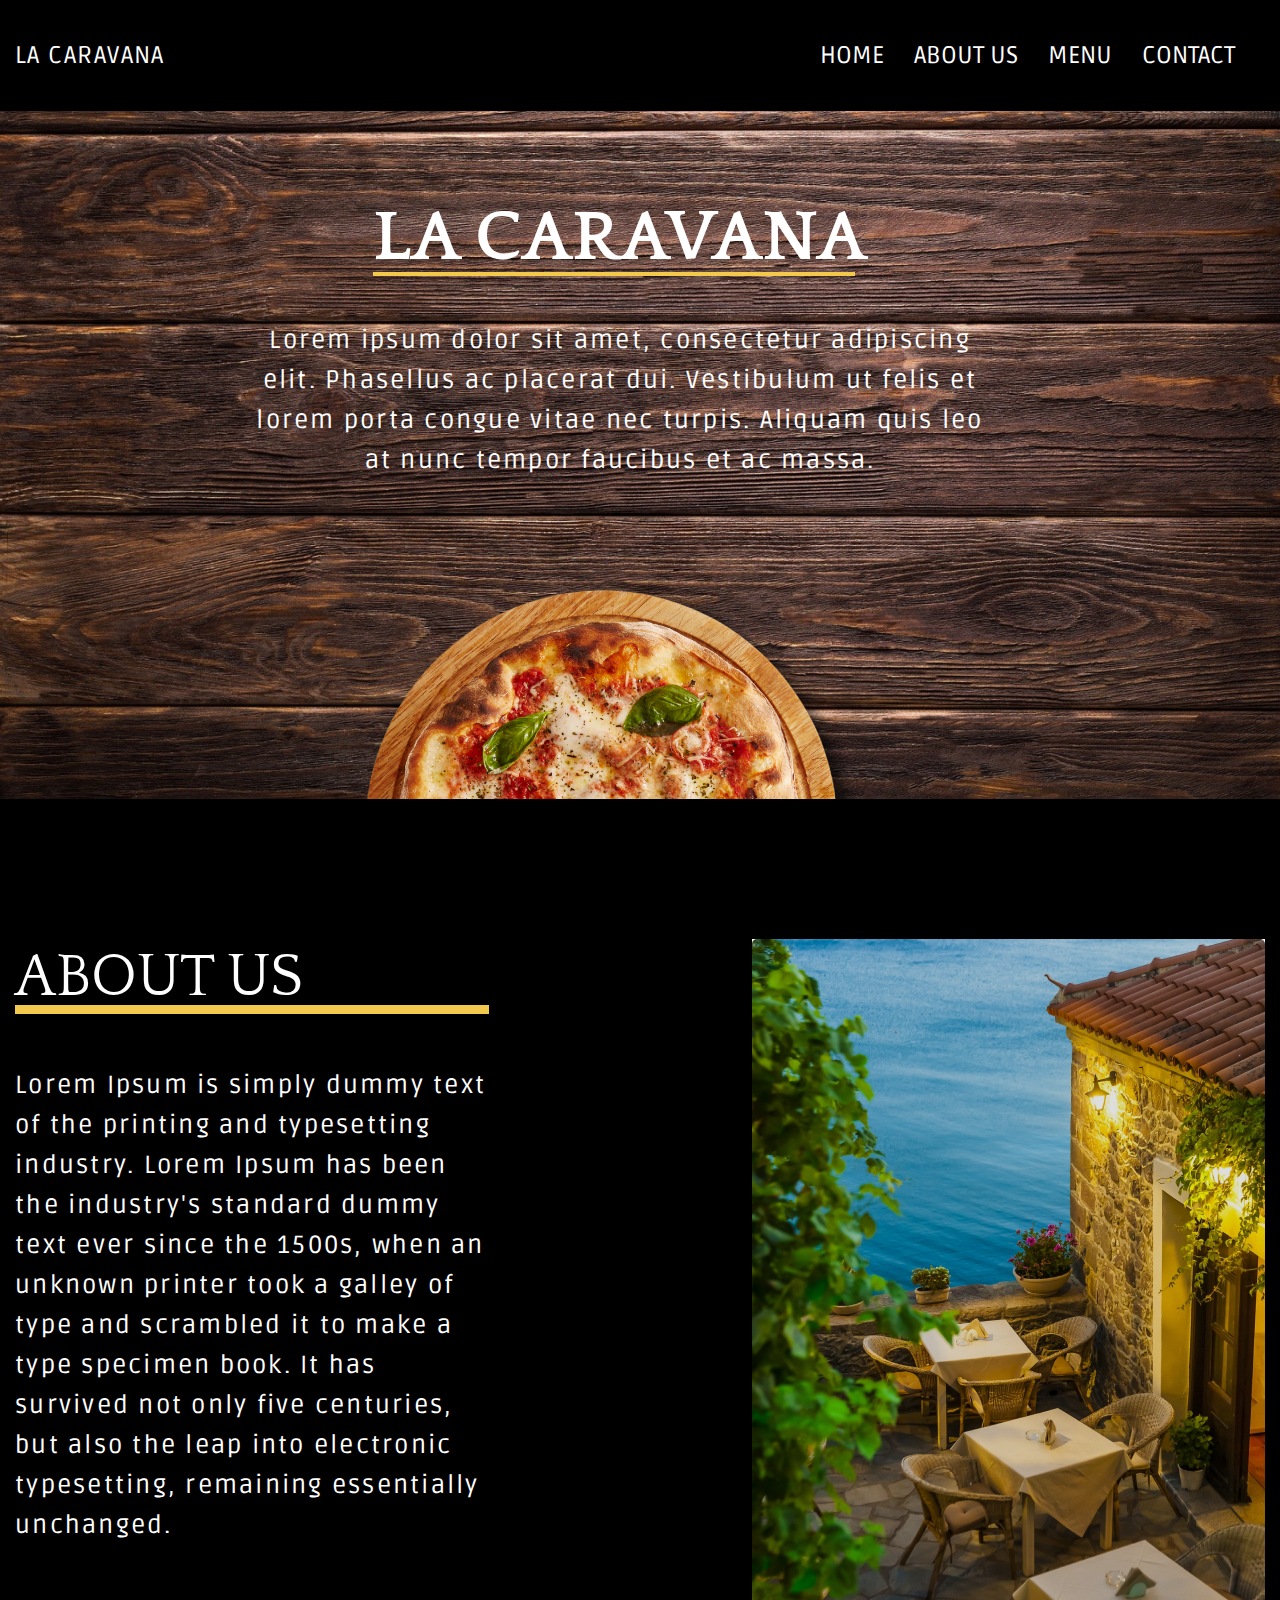
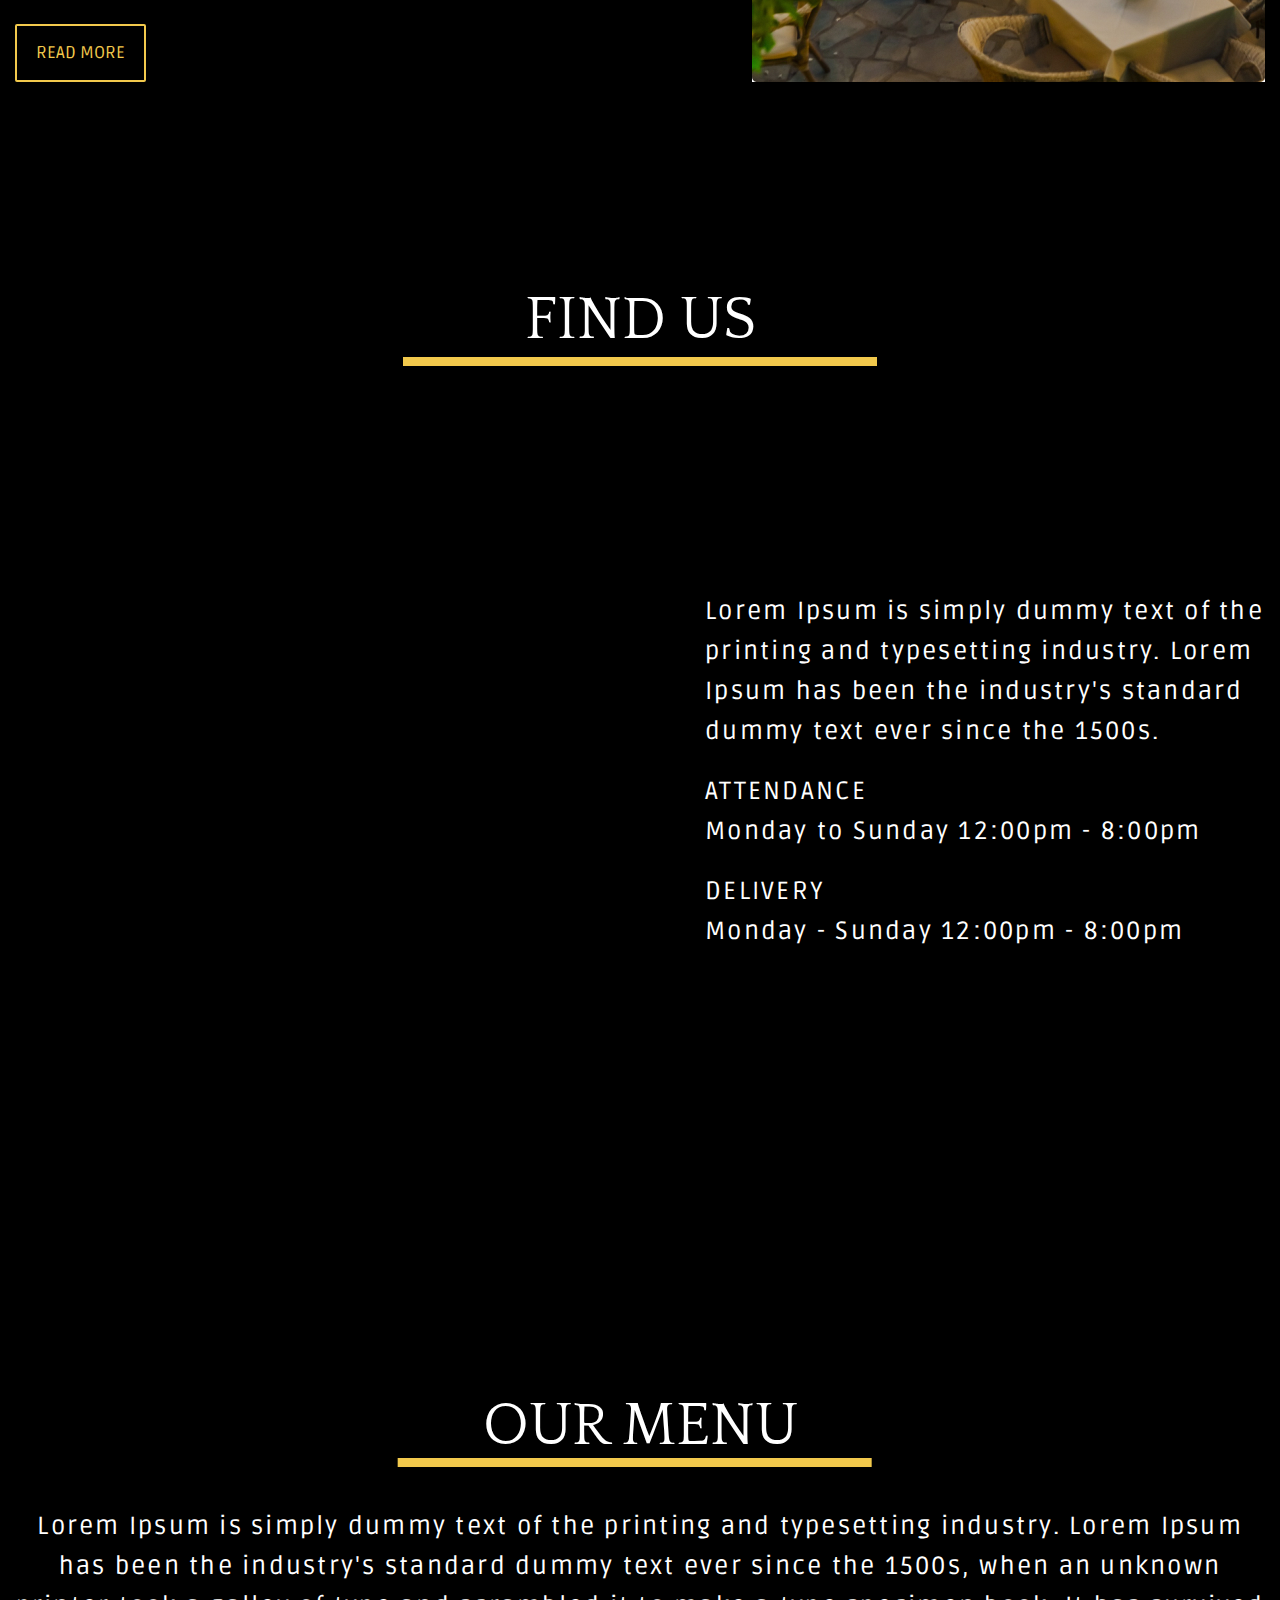
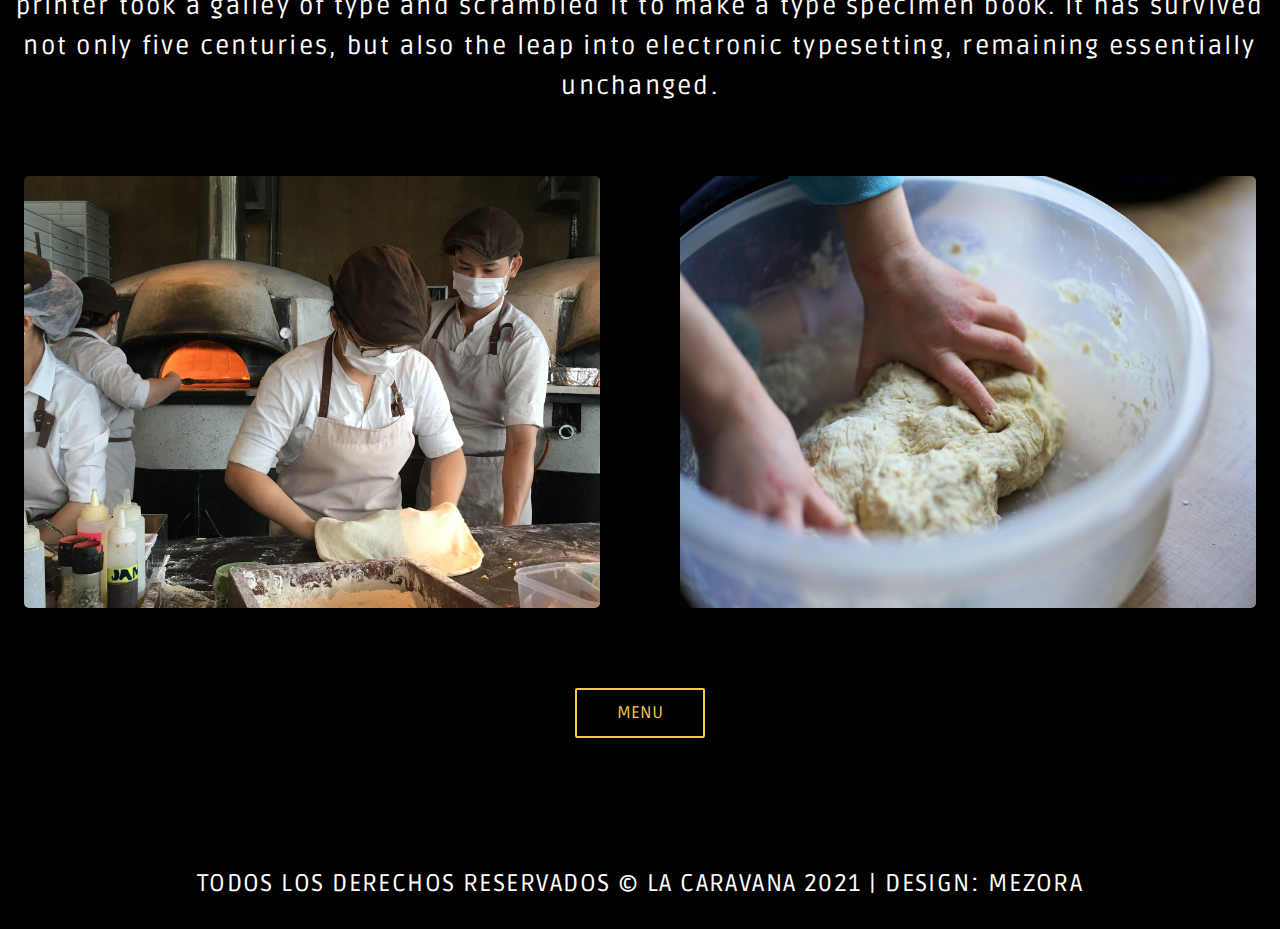
==== index.html @ 908ca451 "create: section Our-menu" ====
<!DOCTYPE html>
<html lang="en">
	<head>
		<meta charset="UTF-8" />
		<meta http-equiv="X-UA-Compatible" content="IE=edge" />
		<meta name="viewport" content="width=device-width, initial-scale=1.0" />
		<link rel="stylesheet" href="css/reset.css" />
		<link rel="stylesheet" href="css/fonts.css" />
		<link rel="stylesheet" href="css/style.css" />
		<link rel="icon" href="/favicon.ico" />
		<title>Pizza Store</title>
	</head>
	<body>
		<div class="wrapper">
			<header class="header">
				<div class="header__container">
					<div class="header-menu">
						<div class="header-logo">
							<a href="#" class="header-logo__link">LA CARAVANA</a>
						</div>
						<!-- /.header-logo -->
						<div class="header-list">
							<ul>
								<li><a href="#">HOME</a></li>
								<li><a href="#">ABOUT US</a></li>
								<li><a href="#">MENU</a></li>
								<li><a href="#">CONTACT</a></li>
							</ul>
						</div>
						<!-- /.header-list -->
					</div>
					<!-- /.header-menu -->
				</div>
				<!-- /.header__container -->
			</header>
			<main class="page">
				<section class="caravana">
					<div class="caravana__container">
						<div class="caravana-block">
							<h1 class="caravana__title">LA CARAVANA</h1>
							<div class="caravana__text">
								Lorem ipsum dolor sit amet, consectetur adipiscing elit.
								Phasellus ac placerat dui. Vestibulum ut felis et lorem
								porta congue vitae nec turpis. Aliquam quis leo at nunc
								tempor faucibus et ac massa.
							</div>
							<!-- /.caravana__text -->
							<div class="caravana__image">
								<img
									class="caravana__pizza"
									src="img/pizza-1.png"
									alt="pizza"
									/>
							</div>
							<!-- /.caravana__image -->
						</div>
						<!-- /.caravama-block -->
					</div>
					<!-- /.main__container -->
				</section>
				<section class="about-us">
					<div class="about-us__container">
						<div class="block-content">
							<div class="block-content__wrapper">
								<h2 class="block__title">ABOUT US</h2>
								<!-- /.about-us__title -->
								<div class="about-us__text">
									Lorem Ipsum is simply dummy text of the printing and
									typesetting industry. Lorem Ipsum has been the
									industry's standard dummy text ever since the 1500s,
									when an unknown printer took a galley of type and
									scrambled it to make a type specimen book. It has
									survived not only five centuries, but also the leap
									into electronic typesetting, remaining essentially
									unchanged.
								</div>
								<a href="#" class="about-us__button">READ MORE</a>
							</div>
							<!-- /.block-content__item -->
							<div class="block-content__image">
								<img src="img/restaurant-1.jpg" alt="restaurant" />
							</div>
							<!-- /.block-content__image -->
						</div>
						<!-- /.block-content -->
					</div>
					<!-- /.about-us__container -->
				</section>
				<section class="find-us">
					<div class="find-us__container">
						<h2 class="find-us__name">FIND US</h2>
						<!-- /.find-us__name -->
						<div class="find-us-block">
							<div class="find-us-block__map">
								<iframe
									src="https://www.google.com/maps/embed?pb=!1m18!1m12!1m3!1d7021.993277343755!2d-0.13858924450320328!3d51.51964545671656!2m3!1f0!2f0!3f0!3m2!1i1024!2i768!4f13.1!3m3!1m2!1s0x48761b298c9837b7%3A0x8d5d25a6944f1568!2sSanta%20Maria%20Pizzeria%20Fitzrovia!5e0!3m2!1sru!2sua!4v1666718129488!5m2!1sru!2sua"
									style="border: 0"
									allowfullscreen=""
									loading="lazy"
									referrerpolicy="no-referrer-when-downgrade">
								</iframe>
							</div>
							<!-- /.find-us-block__map -->
							<div class="find-us-block__info info">
								<div class="info__text">
									Lorem Ipsum is simply dummy text of the printing and
									typesetting industry. Lorem Ipsum has been the
									industry's standard dummy text ever since the 1500s.
								</div>
								<!-- /.info__text -->
								<div class="info__attendance">
									<span>ATTENDANCE</span>
									Monday to Sunday 12:00pm - 8:00pm</div>
								<!-- /.info__attendance -->
								<div class="info__delivery">
									<span>DELIVERY</span>
									Monday - Sunday 12:00pm - 8:00pm
								</div>
								<!-- /.info__delivery -->
							</div>
							<!-- /.find-us-block__info -->
						</div>
						<!-- /.find-us-block -->
					</div>
					<!-- /.find-us__container -->
				</section>
				<section class="our-menu">
					<div class="our-menu__container">
						<div class="block-our-menu">
							<h2 class="block-our-menu__title">OUR MENU</h2>
							<p class="block-our-menu__text">
								Lorem Ipsum is simply dummy text of the printing and typesetting industry. Lorem Ipsum has been the industry's standard dummy text ever since the 1500s, when an unknown printer took a galley
								of
								type and scrambled it to make a type specimen book. It has survived not only five centuries, but also the leap into electronic typesetting, remaining essentially unchanged.
							</p>
							<div class="our-menu-images">
								<div class="our-menu-images__img">
									<img src="img/our-menu-1.jpeg" alt="">
								</div>
								<div class="our-menu-images__img">
									<img src="img/our-menu-2.jpeg" alt="">
								</div>
							</div>
							<!-- /.block-our-menu__images -->
							<a href="#" class="block-our-menu__button">MENU</a>
						</div>
					</div>
					<!-- /.our-menu__container -->
				</section>
			</main>
			<footer class="footer">
				<div class="footer__title">
					TODOS LOS DERECHOS RESERVADOS &#169; LA CARAVANA 2021 | DESIGN:
					MEZORA
				</div>
			</footer>
		</div>
		<!-- /.wrapper -->
	</body>
</html>
---- css/fonts.css ----
/* Font Quattrocento 400, 700 */
@import url('https://fonts.googleapis.com/css2?family=Quattrocento:wght@400;700&display=swap');

/* Font Ruda 400, 700 */
@import url('https://fonts.googleapis.com/css2?family=Ruda:wght@400;700&display=swap');
---- css/style.css ----
body {
	background: #000000;
	font-family: 'Ruda';
	color: #ffffff;
	font-style: normal;
	font-weight: 400;
	line-height: 1.3;
}
.wrapper {
	overflow: hidden;
	min-height: 100%;
	position: relative;
	display: flex;
	flex-direction: column;
}
.wrapper > main {
	flex-grow: 1;
}
[class*='__container'] {
	max-width: 1250px;
	margin: 0 auto;
}
/*? Style header */
.header {
	font-size: 24px;
	line-height: 1.3;
	padding: 40px 0 40px 0;
	position: fixed;
	width: 100%;
	left: 0;
	right: 0;
	z-index: 100;
	background: #000000;
}
.header-menu {
	display: flex;
	justify-content: space-between;
}
.header-logo__link {
	letter-spacing: 0.06em;
	cursor: pointer;
	text-transform: uppercase;
}
.header-list ul {
	text-transform: uppercase;
	display: flex;
	justify-content: space-between;
	flex-wrap: wrap;
}
.header-list ul li {
	margin-right: 30px;
	cursor: pointer;
}
.header-list ul li:hover {
	color: rgba(166, 166, 166, 0.6);
}

/*? Style main block */
.caravana {
	background: url('../img/background.jpg');
	background-size: cover;
	padding: 192px 250px 0 210px;
}
.caravana-block {
	display: flex;
	flex-direction: column;
	align-items: center;
}
.caravana__title {
	position: relative;
	font-family: 'Quattrocento';
	font-weight: 700;
	font-size: 72px;
	line-height: 1.3;
	text-transform: uppercase;
	margin-bottom: 34px;
}
.caravana__title::before {
	content: '';
	position: absolute;
	background: #f2c94c;
	box-shadow: 3px 6px 18px rgba(0, 0, 0, 0.25);
	top: 80px;
	width: 482px;
	height: 4px;
}
.caravana__text {
	text-align: center;
	margin-bottom: 64px;
}
.caravana__text {
	max-width: 745px;
	font-size: 25px;
	line-height: 40px;
	letter-spacing: 0.09em;
}
.line__block {
	margin-bottom: 20px;
}

.caravana__image img {
	max-width: 100%;
}

/* ? Style About US */
.about-us {
	padding: 140px 0;
}
.block-content {
	display: flex;
	justify-content: space-between;
	gap: 263px;
}
.block-content__wrapper {
	position: relative;
	display: flex;
	flex-direction: column;
	align-items: flex-start;
}
.block-content__wrapper::before {
	content: '';
	position: absolute;
	width: 100%;
	height: 9px;
	top: 66px;
	background: #f2c94c;
}
.block__title {
	font-family: 'Quattrocento';
	font-weight: 400;
	font-size: 60px;
	line-height: 1.3;
	margin-bottom: 48px;
}

.about-us__text {
	flex-grow: 1;
	font-size: 25px;
	line-height: 1.6;
	letter-spacing: 0.09em;
	margin-bottom: 15px;
}
.about-us__button {
	font-size: 17px;
	line-height: 1.3;
	color: #f2c94c;
	border: 2px solid #f2c94c;
	border-radius: 2px;
	padding: 16px 19px;
}
.about-us__button:hover {
	color: rgba(255, 191, 0, 0.8);
	border: 2px solid rgba(255, 191, 0, 0.7);
	transition: all 0.3s;
}
.block-content__image {
	max-width: 100%;
}

/* ? Style Find US */
.find-us {
	padding: 60px 0 230px 0;
}
.find-us__name {
	font-family: 'Quattrocento';
	font-size: 60px;
	position: relative;
	display: flex;
	justify-content: center;
	margin-bottom: 125px;
}
.find-us__name::before {
	content: '';
	position: absolute;
	width: 474px;
	height: 9px;
	top: 75px;
	background: #f2c94c;
}
.find-us-block {
	display: flex;
	-moz-column-gap: 87px;
	column-gap: 87px;
	align-items: center;
}
.find-us-block__map iframe {
	width: 603px;
	height: 567px;
	border-radius: 5px;
}
.find-us-block__map {
	border-radius: 5px;
}
.find-us-block__info {
	display: flex;
	flex-direction: column;
	gap: 20px;
}
.info {
	font-size: 25px;
	line-height: 1.6;
	letter-spacing: 0.09em;
}
.info__attendance span {
	display: block;
}
.info__delivery span {
	display: block;
}

/* ? Style Our menu */
.our-menu {
	padding: 100px 0;
}
.block-our-menu {
	display: flex;
	align-items: center;
	flex-direction: column;
}
.block-our-menu__title {
	font-family: 'Quattrocento';
	font-size: 60px;
	position: relative;
	margin-bottom: 40px;
}
.block-our-menu__title::before {
	content: '';
	position: absolute;
	width: 474px;
	height: 9px;
	transform: translate(-18%, 70px);
	background: #f2c94c;
}
.block-our-menu__text {
	font-size: 25px;
	line-height: 1.6;
	text-align: center;
	letter-spacing: 0.09em;
	margin-bottom: 70px;
}
.our-menu-images {
	display: flex;
	justify-content: space-between;
	gap: 80px;
	flex-wrap: wrap;
	margin-bottom: 80px;
}
.our-menu-images__img {
	flex: 0 1 576px;
	border-radius: 5px;
	overflow: hidden;
}
.our-menu-images__img img {
	max-width: 100%;
	height: 100%;
}
.block-our-menu__button {
	font-size: 17px;
	line-height: 1.3;
	color: #f2c94c;
	border: 2px solid #f2c94c;
	border-radius: 2px;
	padding: 12px 40px;
}
.block-our-menu__button:hover {
	color: rgba(255, 191, 0, 0.8);
	border: 2px solid rgba(255, 191, 0, 0.7);
	transition: all 0.3s;
}
/* ? Style Footer */
.footer {
	padding: 30px;
}
.footer__title {
	text-transform: uppercase;
	text-align: center;
	font-size: 24px;
	letter-spacing: 0.06em;
}
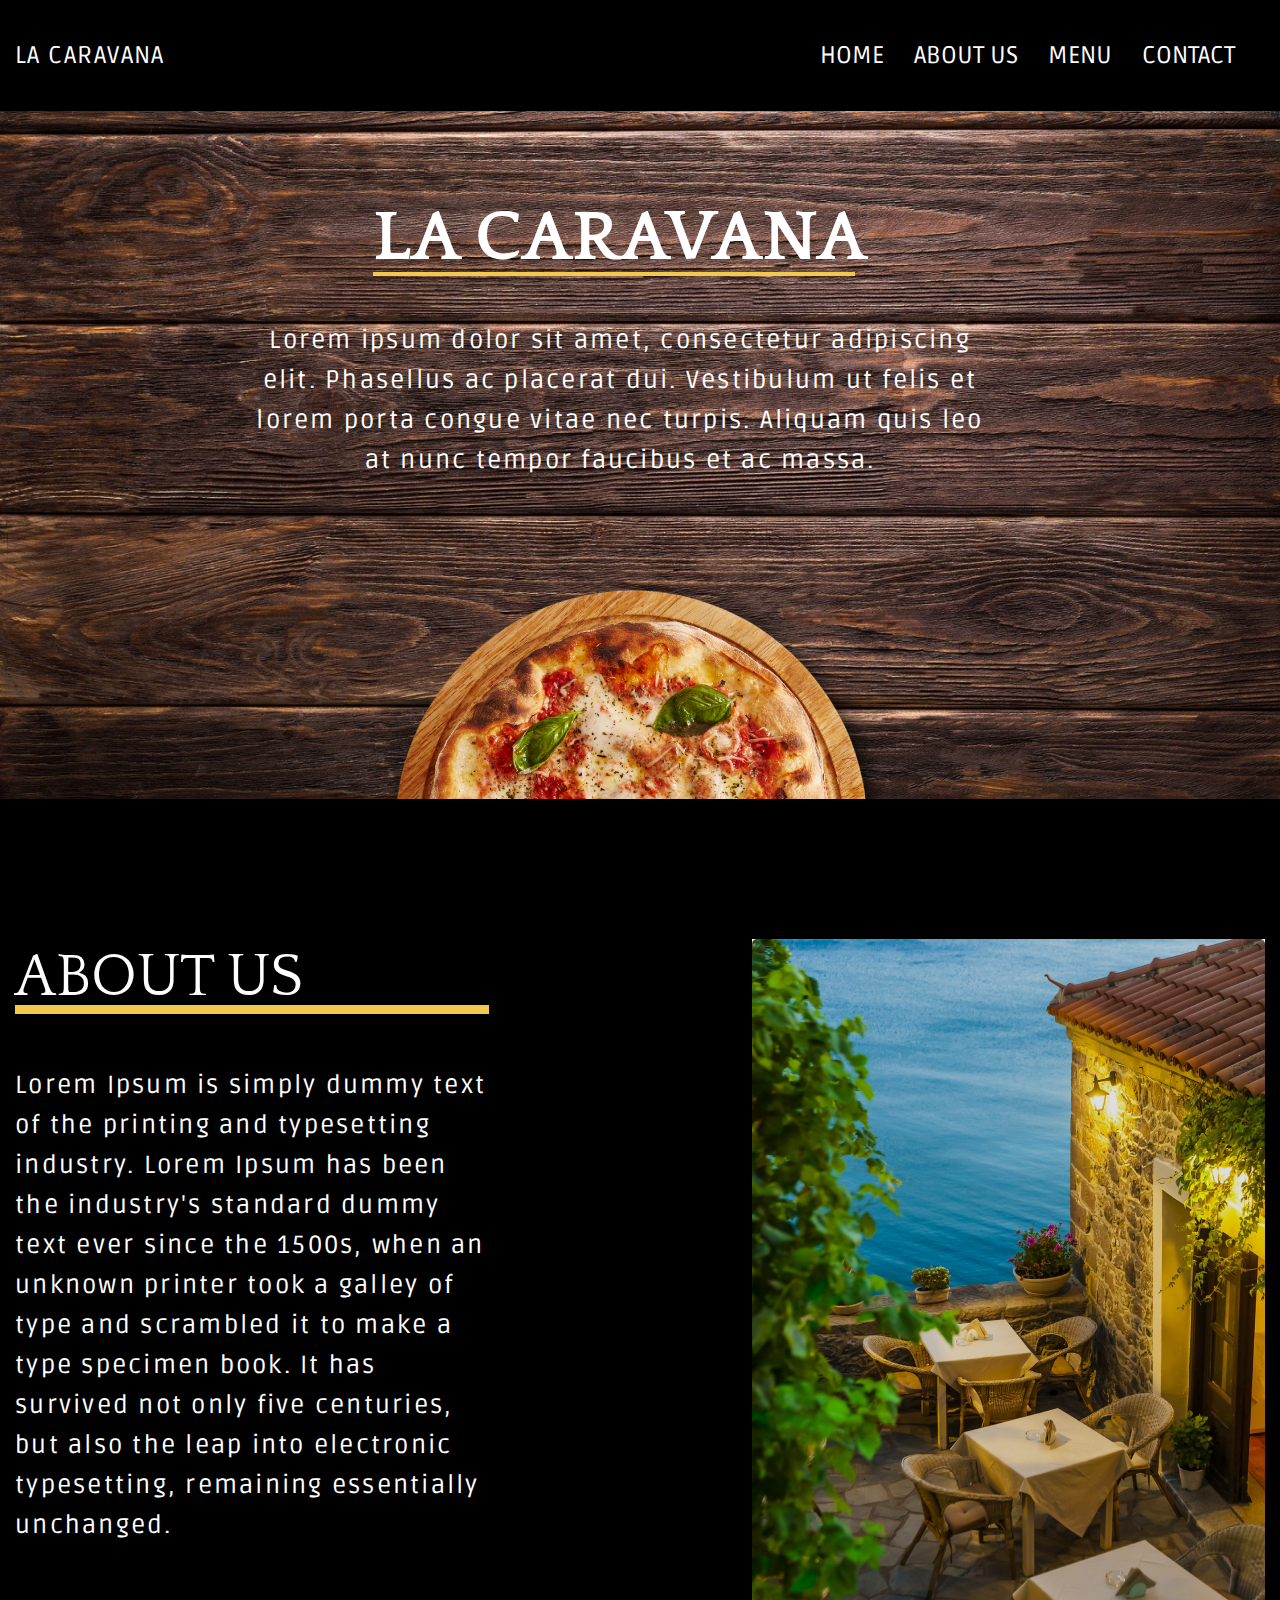
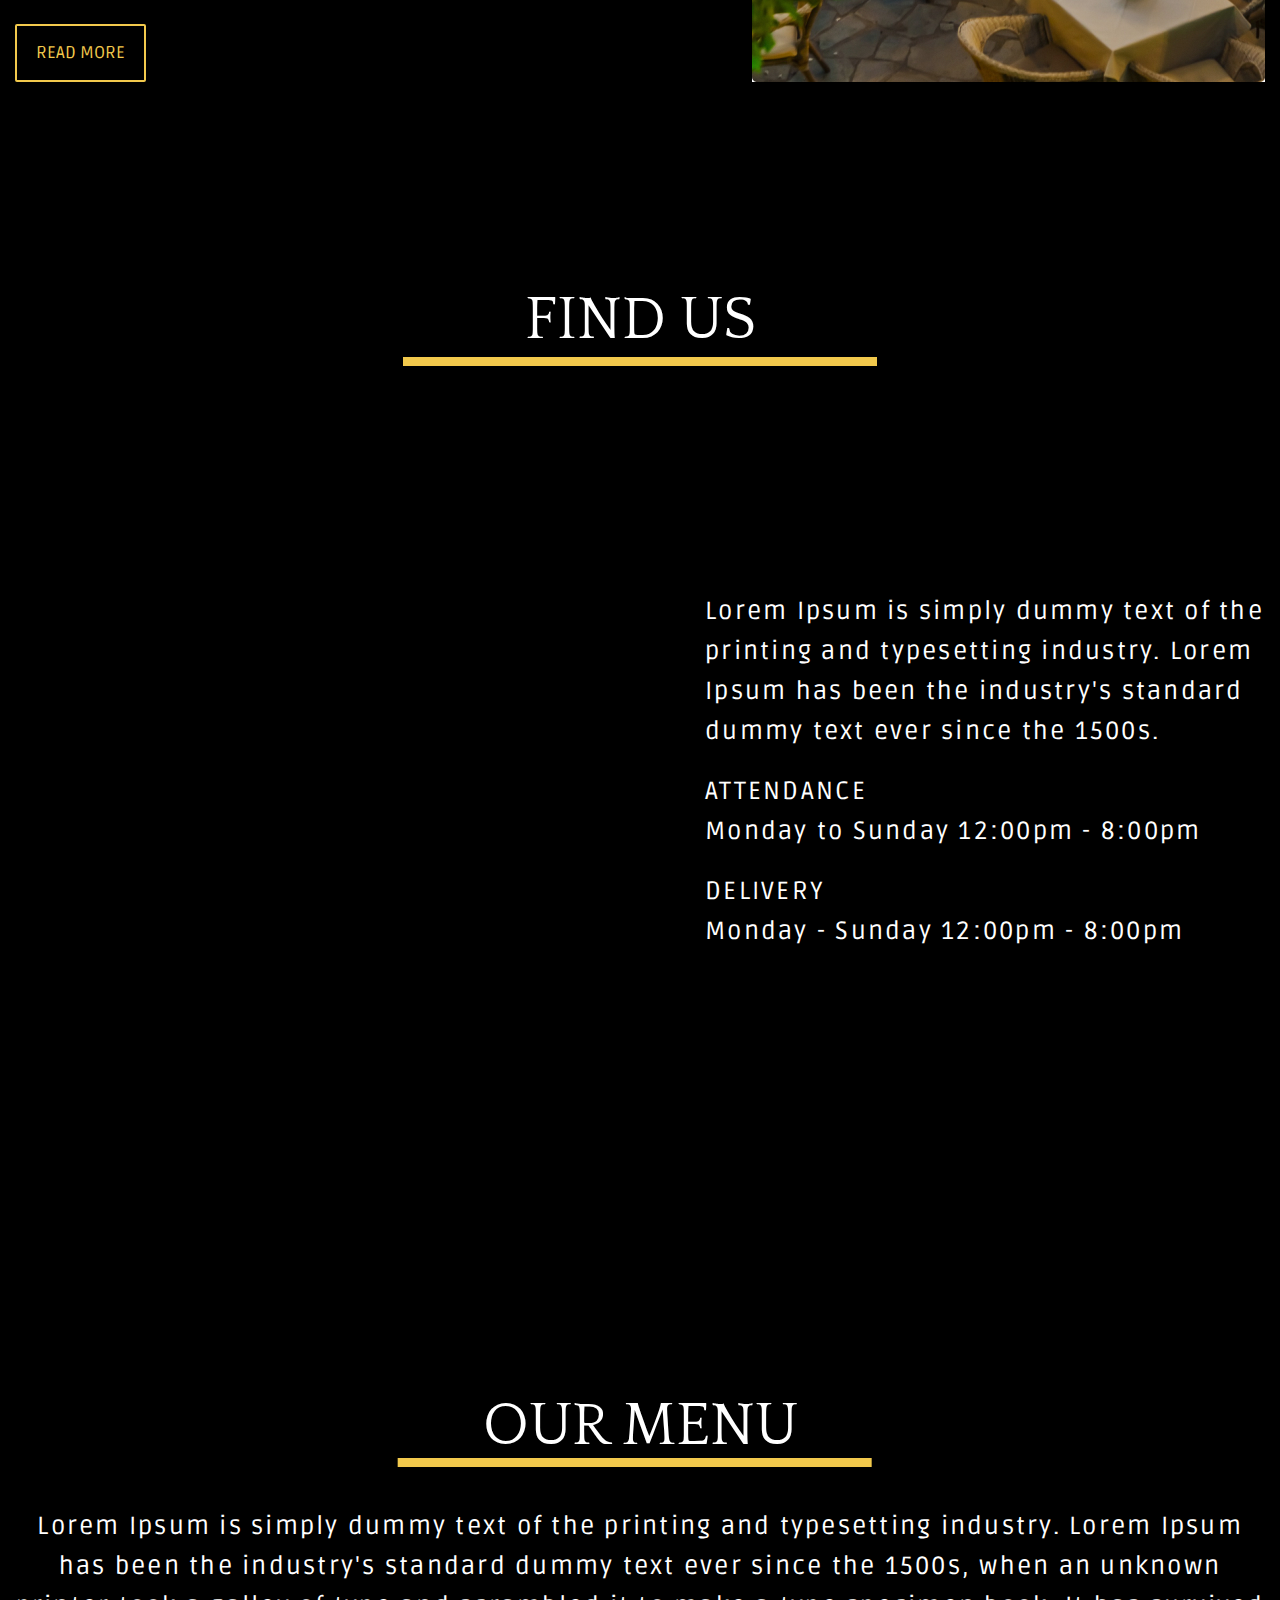
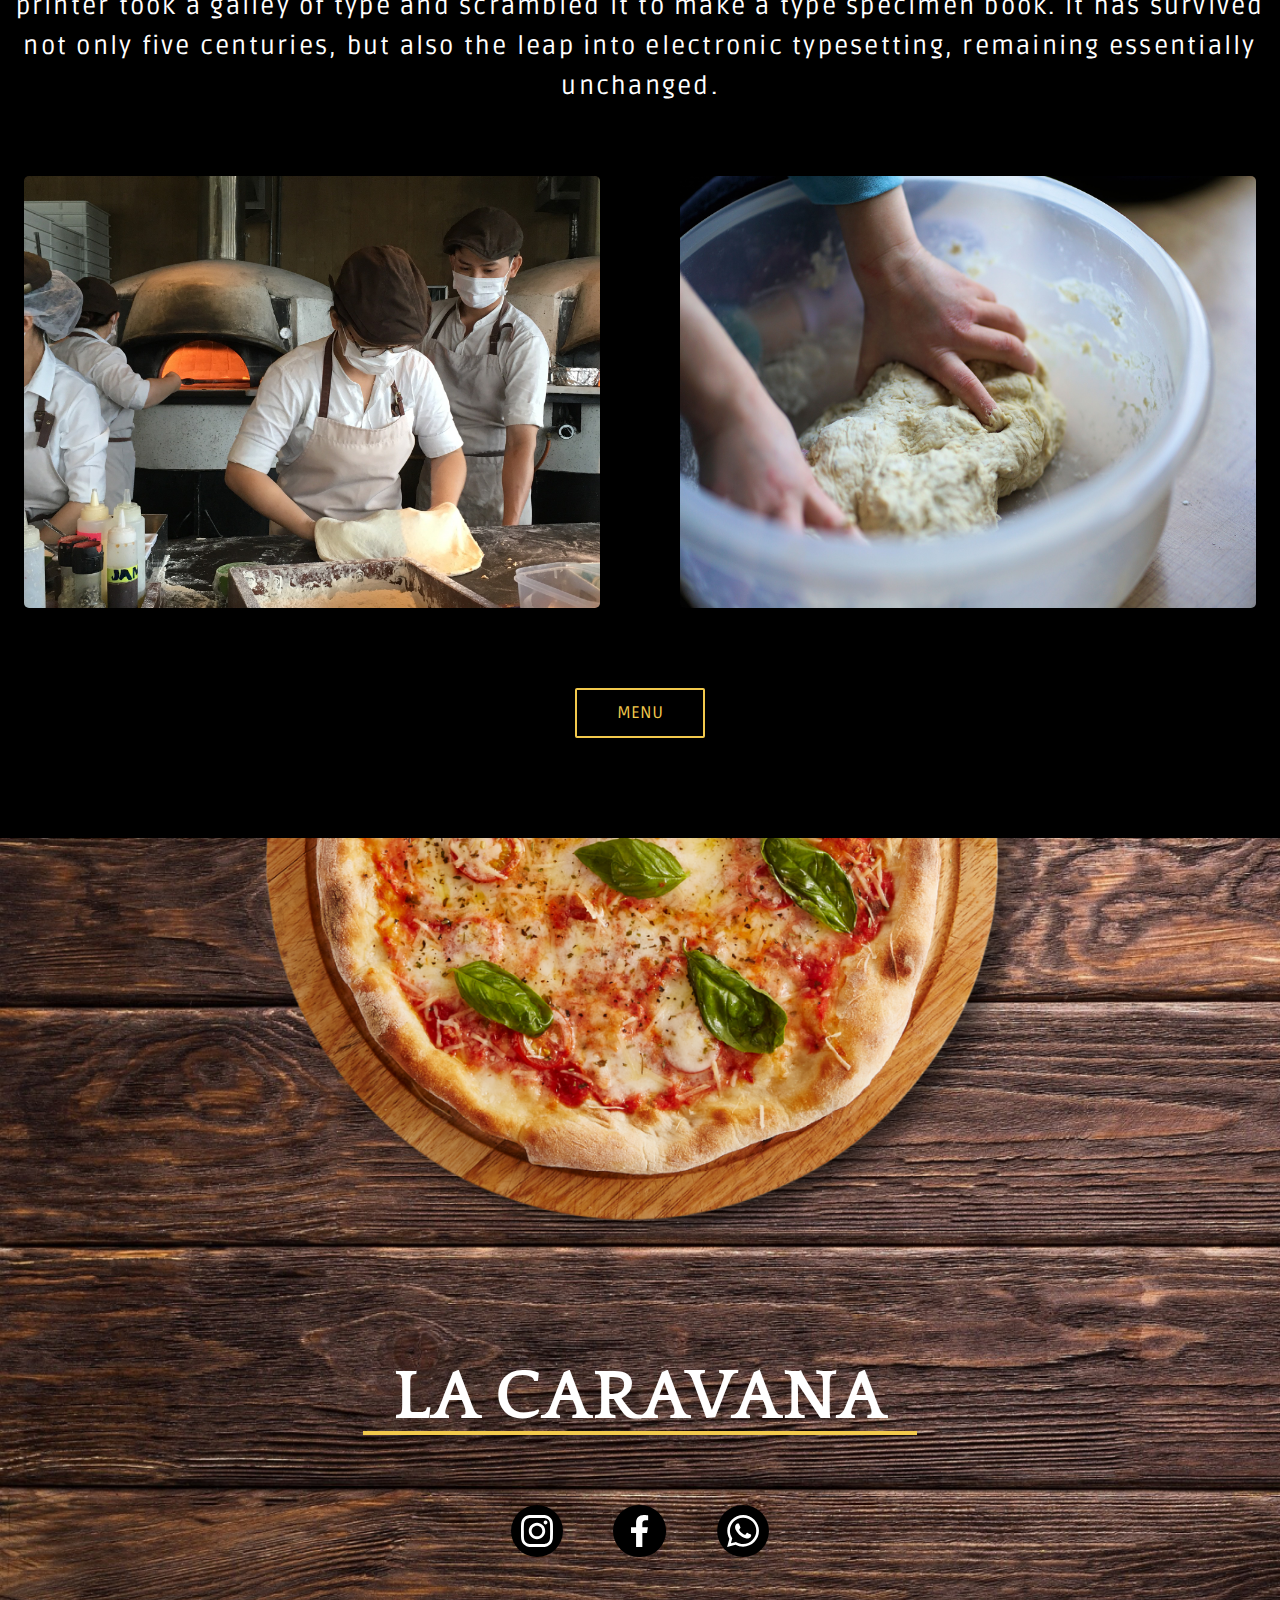
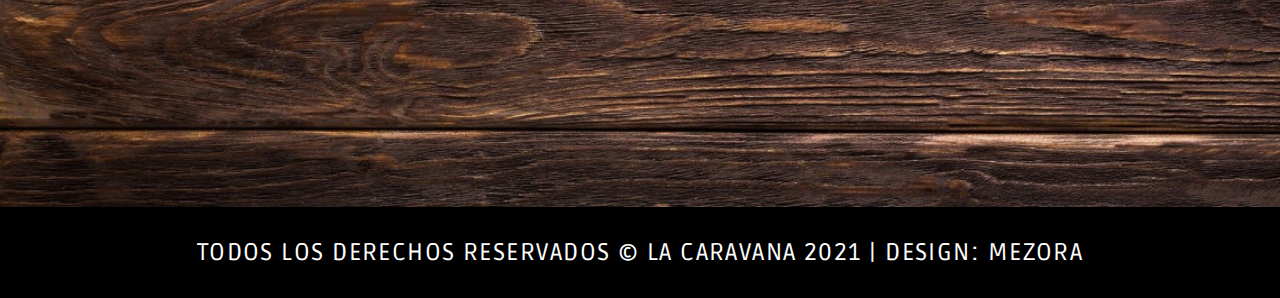
==== commit 44660250: "added: expanded footer" ====
--- a/index.html
+++ b/index.html
@@ -149,7 +149,24 @@
 				</section>
 			</main>
 			<footer class="footer">
-				<div class="footer__title">
+				<div class="footer__container">
+					<div class="footer-block">
+						<div class="footer__image">
+							<img src="img/pizza-footer.png" alt="pizza">
+						</div>
+						<h2 class="footer__title">LA CARAVANA</h2>
+						<div class="icons">
+							<a href="https://www.instagram.com/"><img src="img/icons/instagram.svg" alt="instagram"></a>
+							<a href="https://www.facebook.com/"><img src="img/icons/facebook.svg" alt="facebook"></a>
+							<a href="https://www.whatsapp.com/"><img src="img/icons/whatsapp.svg" alt="whatsapp"></a>
+
+						</div>
+						<!-- /.icons -->
+					</div>
+					<!-- /.footer-block -->
+				</div>
+				<!-- /.footer__container -->
+				<div class="footer-copyright">
 					TODOS LOS DERECHOS RESERVADOS &#169; LA CARAVANA 2021 | DESIGN:
 					MEZORA
 				</div>
--- a/css/style.css
+++ b/css/style.css
@@ -97,7 +97,9 @@
 .line__block {
 	margin-bottom: 20px;
 }
-
+.caravana__image {
+	transform: translateX(30px);
+}
 .caravana__image img {
 	max-width: 100%;
 }
@@ -269,11 +271,50 @@
 }
 /* ? Style Footer */
 .footer {
+	background: url('../img/background.jpg');
+	background-size: cover;
+}
+.footer-block {
+	display: flex;
+	flex-direction: column;
+	align-items: center;
+	padding: 0 0 250px 0;
+}
+.footer__image img {
+	max-width: 100%;
+}
+.footer__title {
+	font-family: 'Quattrocento';
+	font-weight: 700;
+	font-size: 72px;
+	line-height: 1.3;
+	position: relative;
+	margin-bottom: 60px;
+}
+.footer__title::before {
+	content: '';
+	position: absolute;
+	width: 554px;
+	height: 4px;
+	top: 80px;
+	left: -30px;
+	background: #f2c94c;
+	box-shadow: 3px 6px 18px rgba(0, 0, 0, 0.25);
+}
+.icons {
+	display: flex;
+	align-content: center;
+	gap: 50px;
+}
+.icons img:hover {
+	transform: scale(1.2);
+	transition: all 0.3s;
+}
+.footer-copyright {
 	padding: 30px;
-}
-.footer__title {
 	text-transform: uppercase;
 	text-align: center;
 	font-size: 24px;
 	letter-spacing: 0.06em;
-}
+	background-color: #000000;
+}
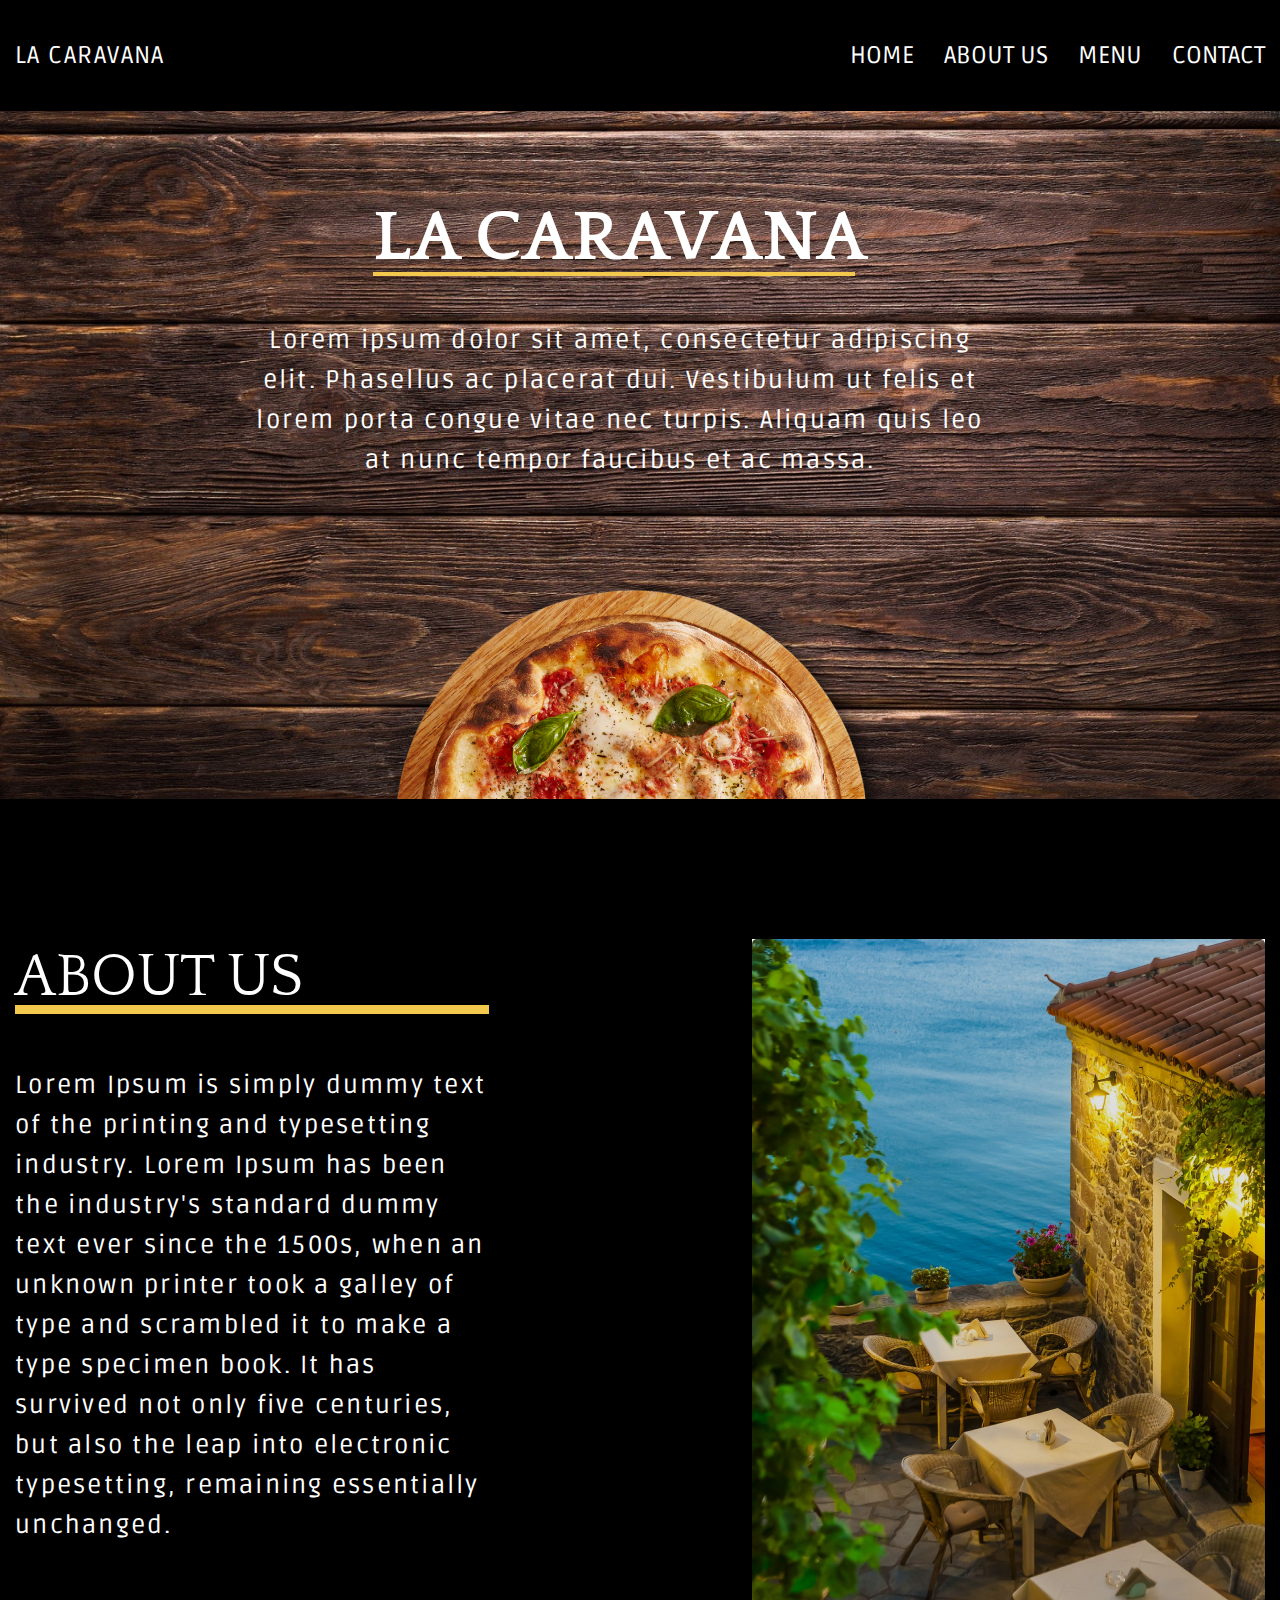
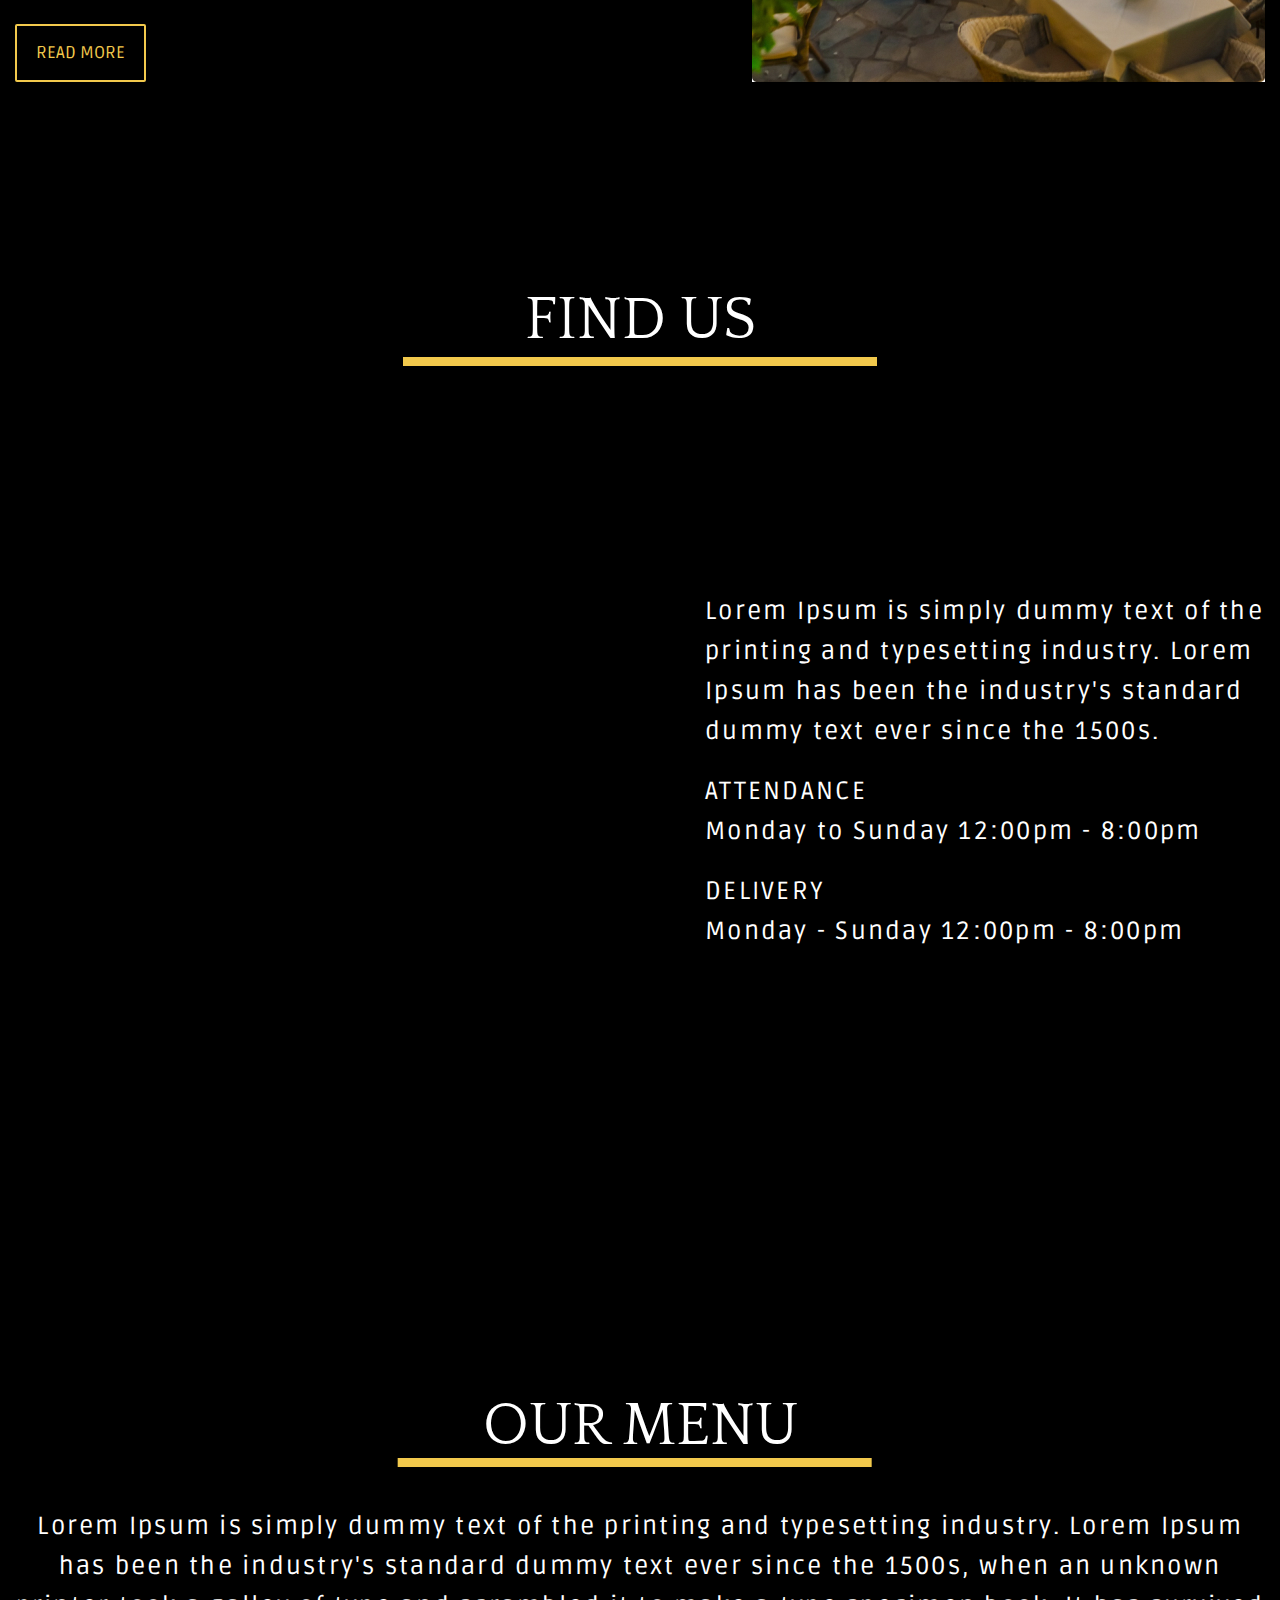
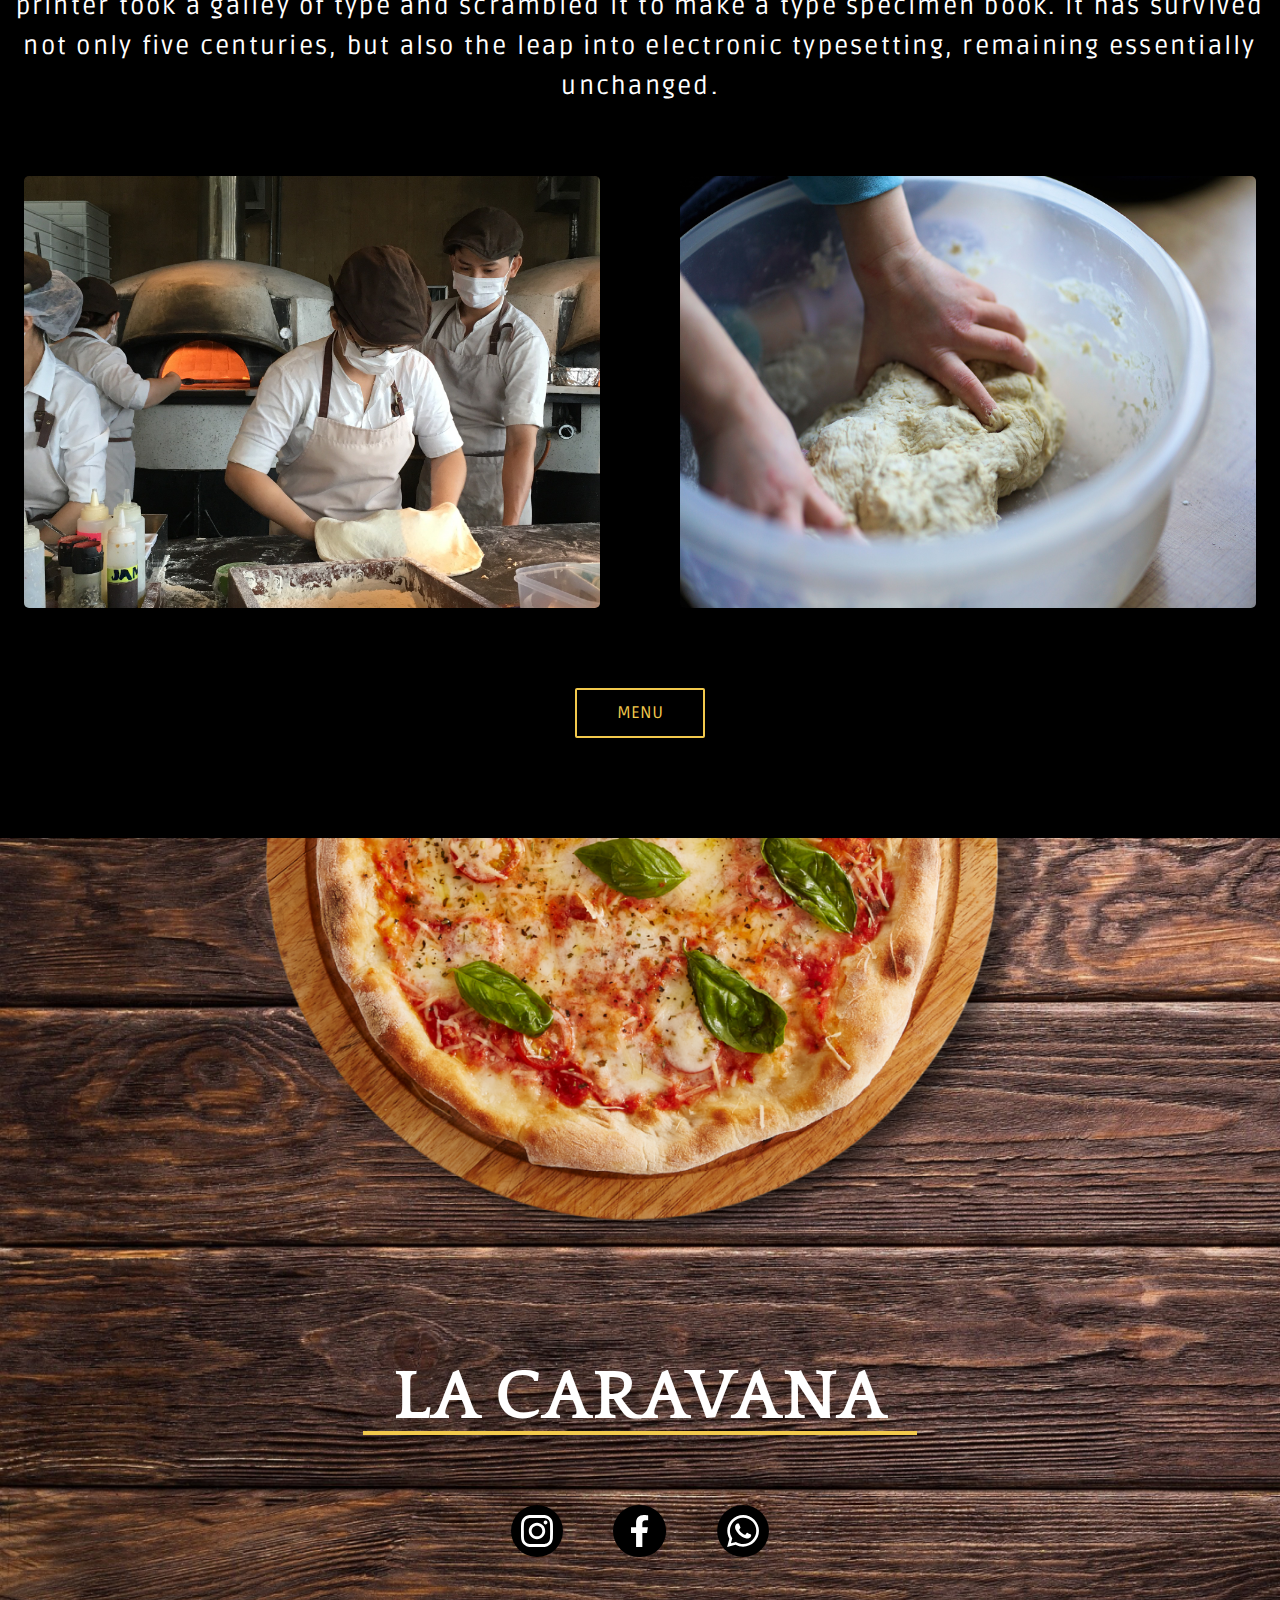
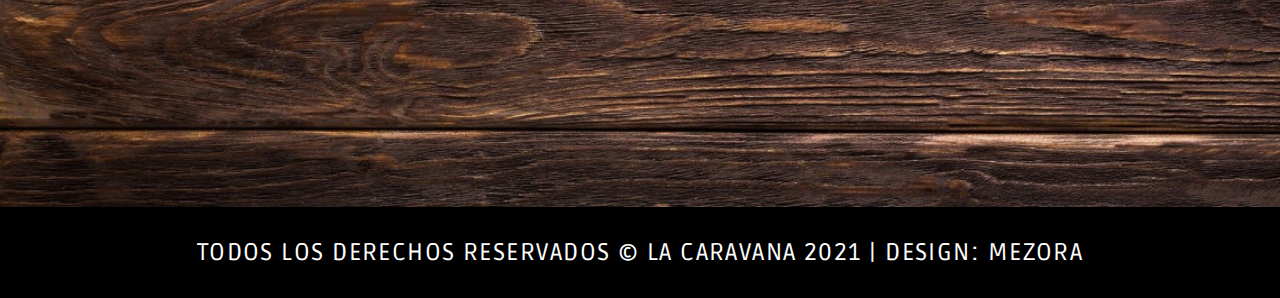
==== commit 71b51919: "fixed: section header" ====
--- a/index.html
+++ b/index.html
@@ -19,15 +19,13 @@
 							<a href="#" class="header-logo__link">LA CARAVANA</a>
 						</div>
 						<!-- /.header-logo -->
-						<div class="header-list">
-							<ul>
-								<li><a href="#">HOME</a></li>
-								<li><a href="#">ABOUT US</a></li>
-								<li><a href="#">MENU</a></li>
-								<li><a href="#">CONTACT</a></li>
-							</ul>
-						</div>
-						<!-- /.header-list -->
+						<ul class="list">
+							<li class="list__item"><a href="#">HOME</a></li>
+							<li class="list__item"><a href="#">ABOUT US</a></li>
+							<li class="list__item"><a href="#">MENU</a></li>
+							<li class="list__item"><a href="#">CONTACT</a></li>
+						</ul>
+
 					</div>
 					<!-- /.header-menu -->
 				</div>
--- a/css/style.css
+++ b/css/style.css
@@ -41,18 +41,20 @@
 	cursor: pointer;
 	text-transform: uppercase;
 }
-.header-list ul {
+.list {
 	text-transform: uppercase;
 	display: flex;
 	justify-content: space-between;
 	flex-wrap: wrap;
-}
-.header-list ul li {
-	margin-right: 30px;
+	gap: 30px;
+}
+
+.list__item {
 	cursor: pointer;
 }
-.header-list ul li:hover {
-	color: rgba(166, 166, 166, 0.6);
+.list__item a:hover {
+	color: rgba(201, 201, 201, 0.6);
+	transition: all 0.3s;
 }
 
 /*? Style main block */
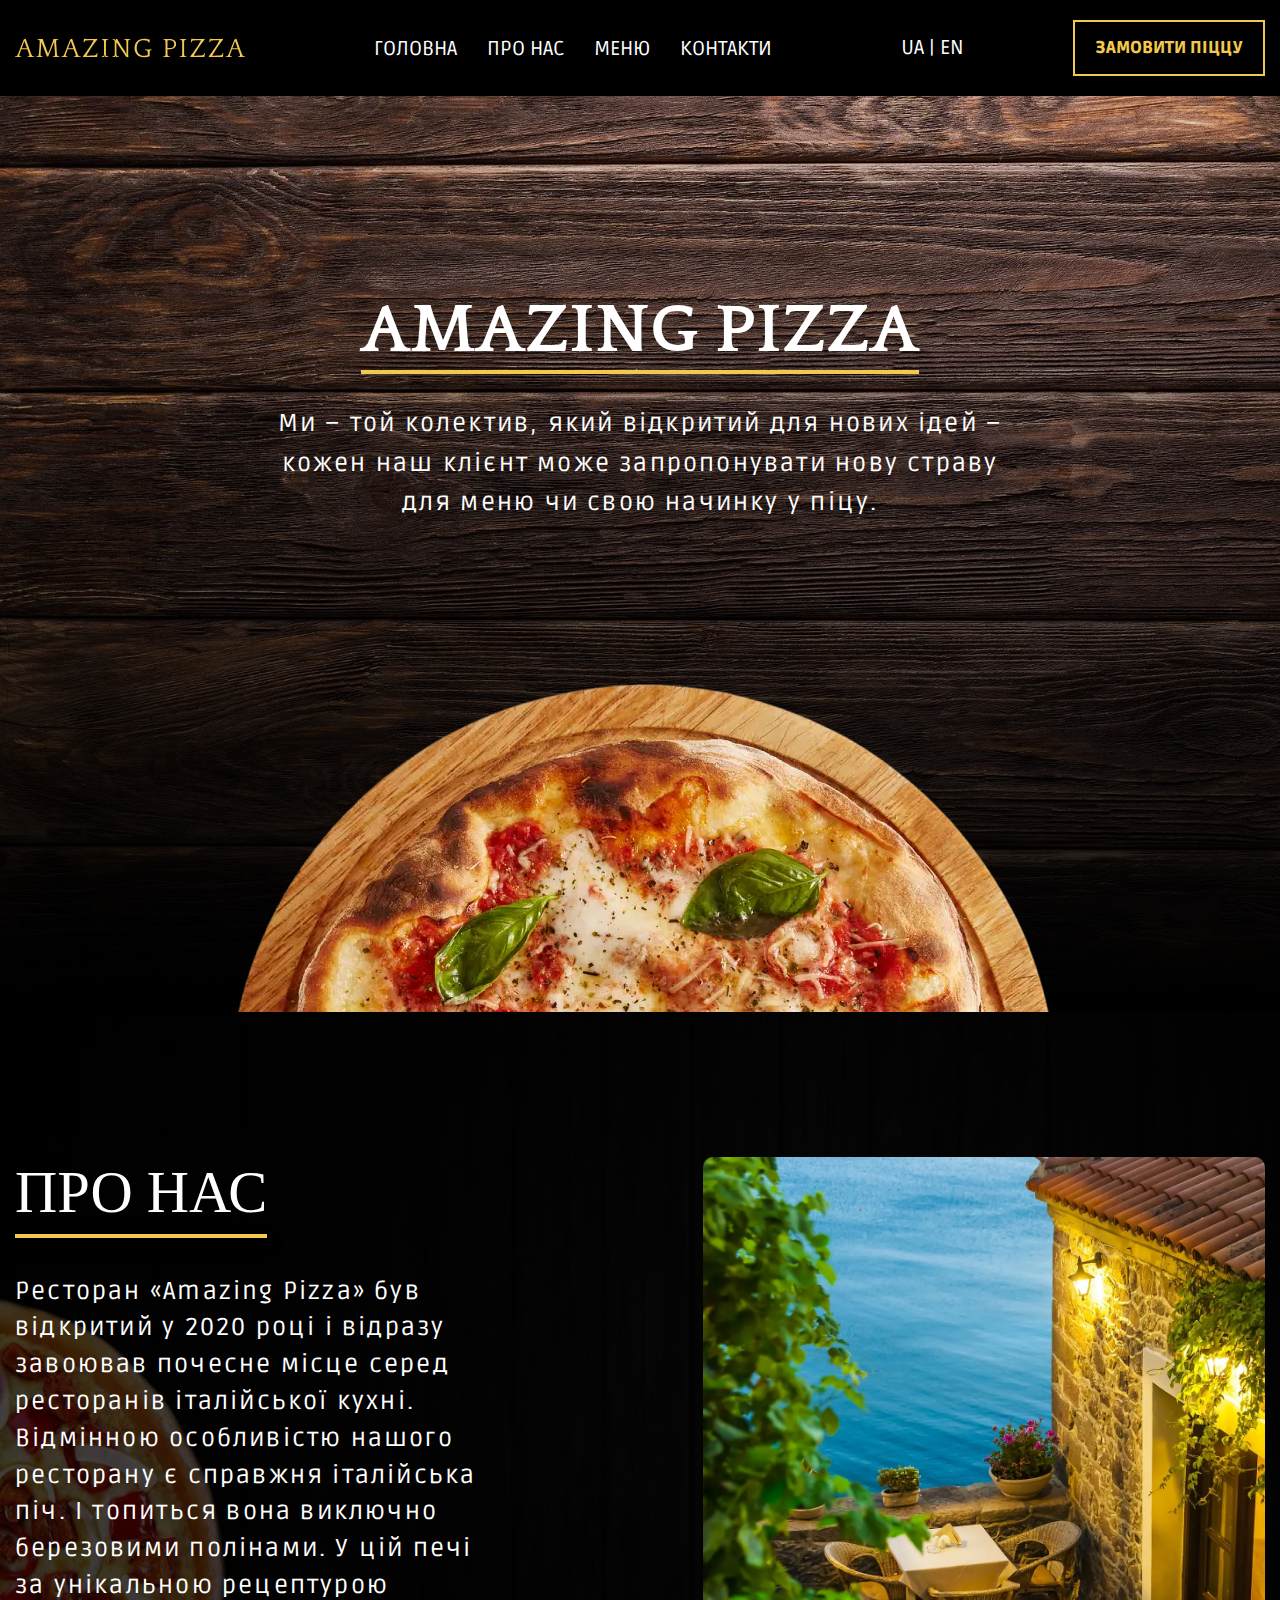
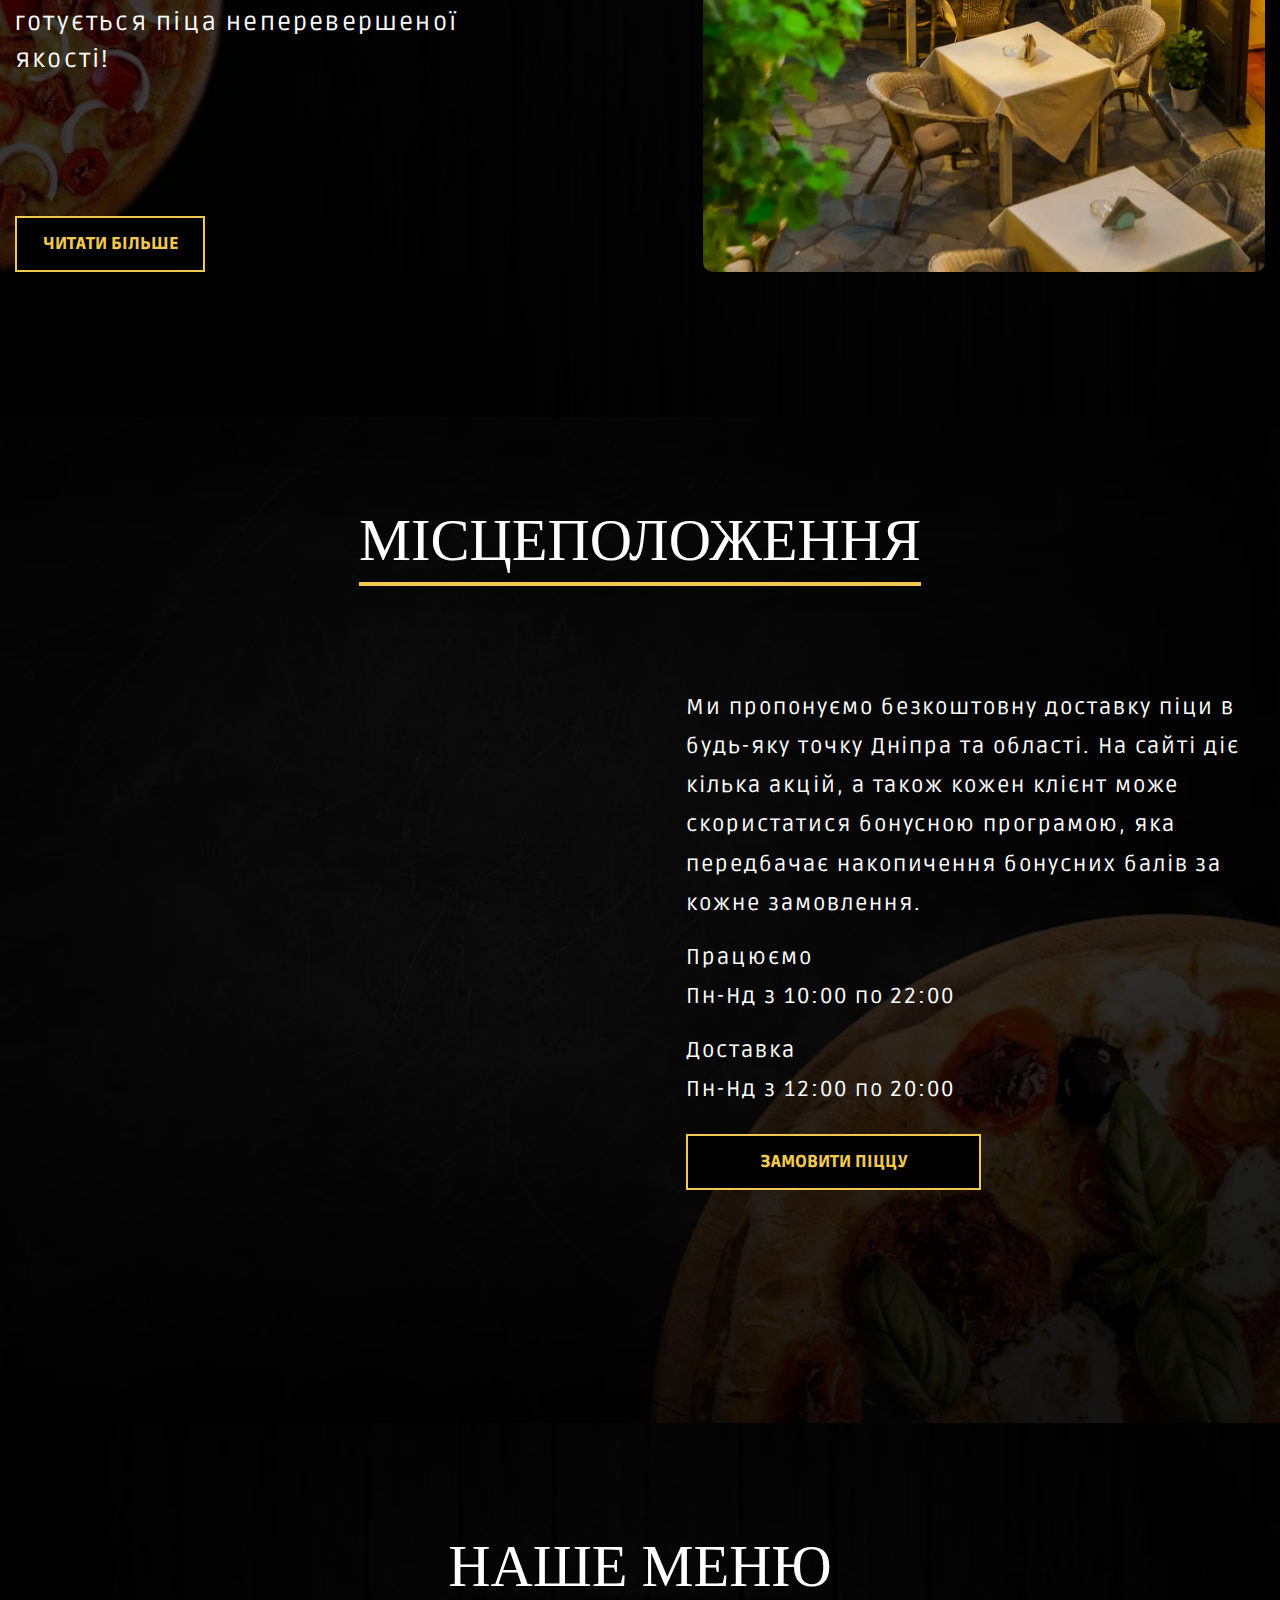
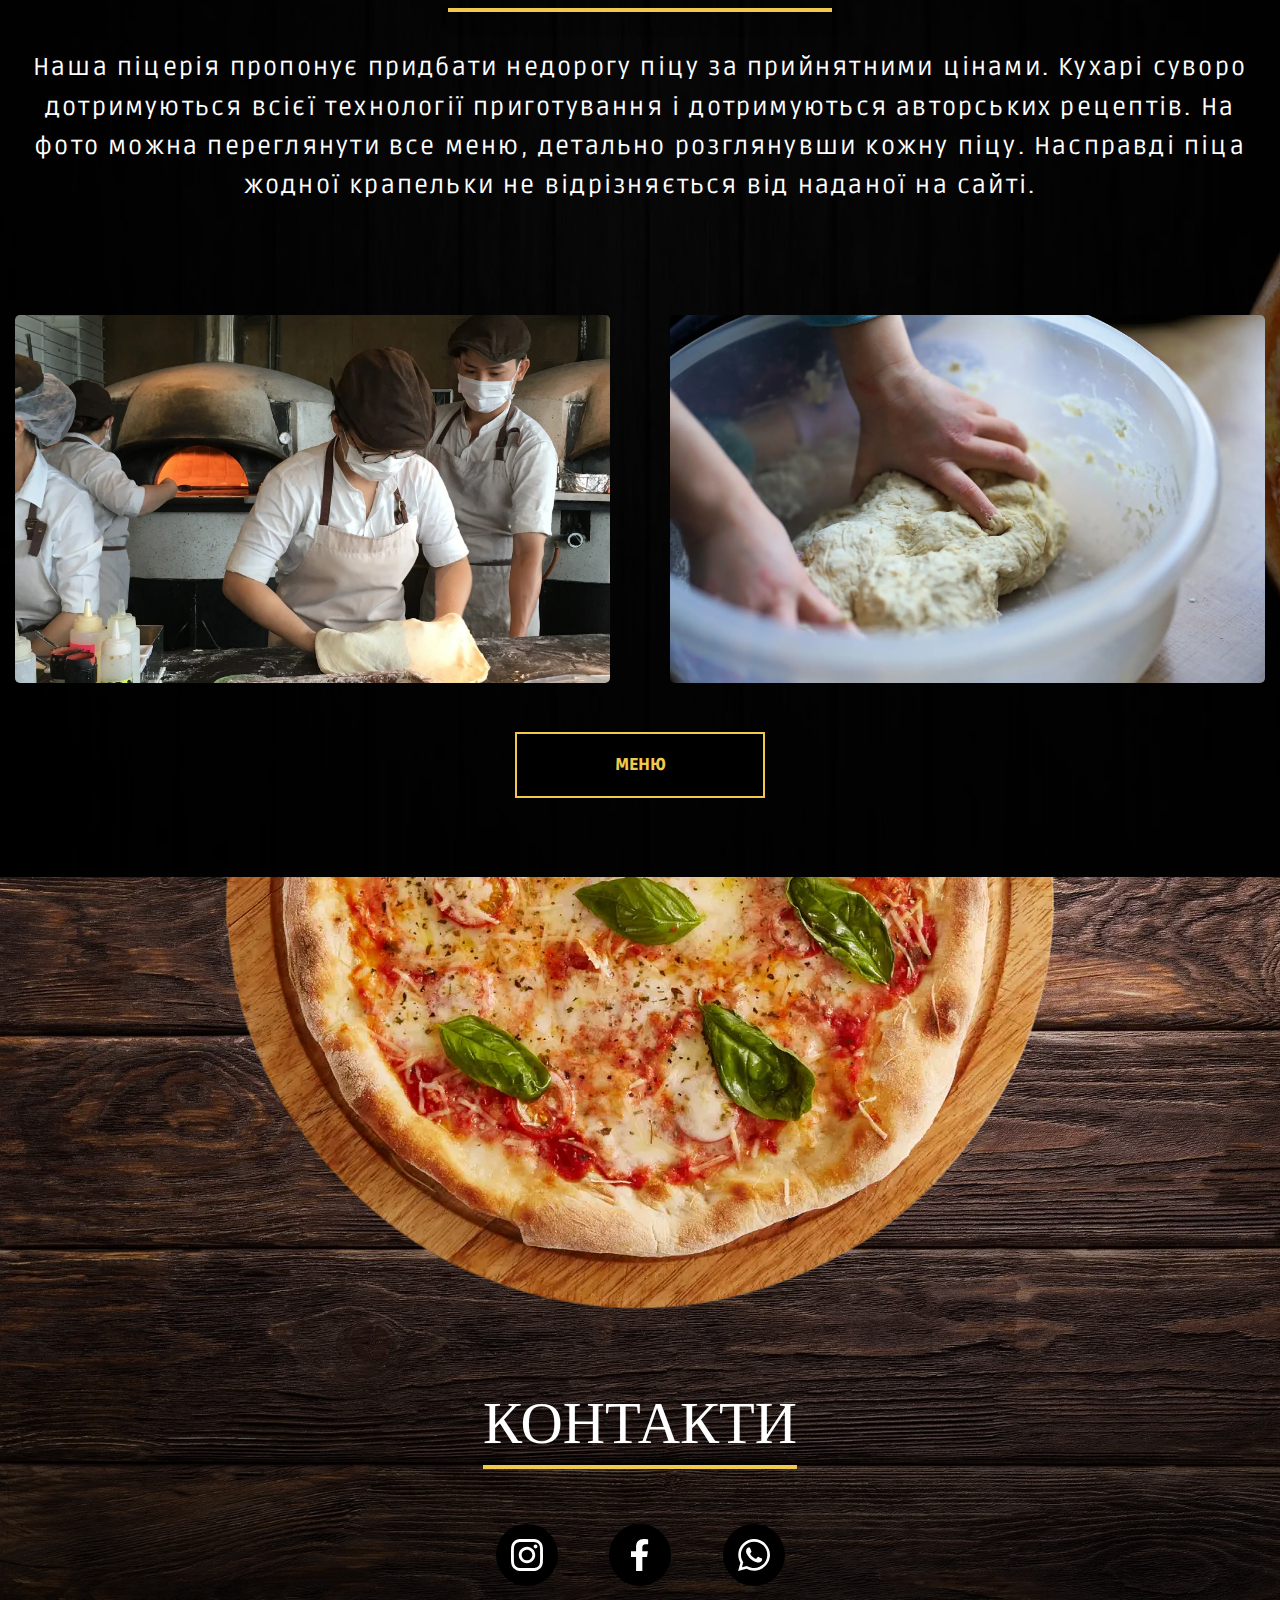
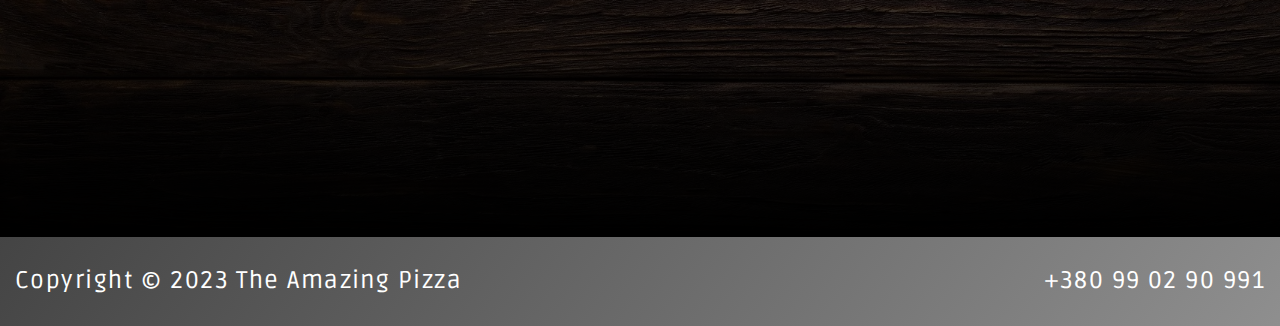
==== commit 104350a2: "remove: extra links" ====
--- a/index.html
+++ b/index.html
@@ -1,175 +1,163 @@
-<!DOCTYPE html>
-<html lang="en">
-	<head>
-		<meta charset="UTF-8" />
-		<meta http-equiv="X-UA-Compatible" content="IE=edge" />
-		<meta name="viewport" content="width=device-width, initial-scale=1.0" />
-		<link rel="stylesheet" href="css/reset.css" />
-		<link rel="stylesheet" href="css/fonts.css" />
-		<link rel="stylesheet" href="css/style.css" />
-		<link rel="icon" href="/favicon.ico" />
-		<title>Pizza Store</title>
-	</head>
-	<body>
-		<div class="wrapper">
-			<header class="header">
-				<div class="header__container">
-					<div class="header-menu">
-						<div class="header-logo">
-							<a href="#" class="header-logo__link">LA CARAVANA</a>
-						</div>
-						<!-- /.header-logo -->
-						<ul class="list">
-							<li class="list__item"><a href="#">HOME</a></li>
-							<li class="list__item"><a href="#">ABOUT US</a></li>
-							<li class="list__item"><a href="#">MENU</a></li>
-							<li class="list__item"><a href="#">CONTACT</a></li>
-						</ul>
-
-					</div>
-					<!-- /.header-menu -->
-				</div>
-				<!-- /.header__container -->
-			</header>
-			<main class="page">
-				<section class="caravana">
-					<div class="caravana__container">
-						<div class="caravana-block">
-							<h1 class="caravana__title">LA CARAVANA</h1>
-							<div class="caravana__text">
-								Lorem ipsum dolor sit amet, consectetur adipiscing elit.
-								Phasellus ac placerat dui. Vestibulum ut felis et lorem
-								porta congue vitae nec turpis. Aliquam quis leo at nunc
-								tempor faucibus et ac massa.
-							</div>
-							<!-- /.caravana__text -->
-							<div class="caravana__image">
-								<img
-									class="caravana__pizza"
-									src="img/pizza-1.png"
-									alt="pizza"
-									/>
-							</div>
-							<!-- /.caravana__image -->
-						</div>
-						<!-- /.caravama-block -->
-					</div>
-					<!-- /.main__container -->
-				</section>
-				<section class="about-us">
-					<div class="about-us__container">
-						<div class="block-content">
-							<div class="block-content__wrapper">
-								<h2 class="block__title">ABOUT US</h2>
-								<!-- /.about-us__title -->
-								<div class="about-us__text">
-									Lorem Ipsum is simply dummy text of the printing and
-									typesetting industry. Lorem Ipsum has been the
-									industry's standard dummy text ever since the 1500s,
-									when an unknown printer took a galley of type and
-									scrambled it to make a type specimen book. It has
-									survived not only five centuries, but also the leap
-									into electronic typesetting, remaining essentially
-									unchanged.
-								</div>
-								<a href="#" class="about-us__button">READ MORE</a>
-							</div>
-							<!-- /.block-content__item -->
-							<div class="block-content__image">
-								<img src="img/restaurant-1.jpg" alt="restaurant" />
-							</div>
-							<!-- /.block-content__image -->
-						</div>
-						<!-- /.block-content -->
-					</div>
-					<!-- /.about-us__container -->
-				</section>
-				<section class="find-us">
-					<div class="find-us__container">
-						<h2 class="find-us__name">FIND US</h2>
-						<!-- /.find-us__name -->
-						<div class="find-us-block">
-							<div class="find-us-block__map">
-								<iframe
-									src="https://www.google.com/maps/embed?pb=!1m18!1m12!1m3!1d7021.993277343755!2d-0.13858924450320328!3d51.51964545671656!2m3!1f0!2f0!3f0!3m2!1i1024!2i768!4f13.1!3m3!1m2!1s0x48761b298c9837b7%3A0x8d5d25a6944f1568!2sSanta%20Maria%20Pizzeria%20Fitzrovia!5e0!3m2!1sru!2sua!4v1666718129488!5m2!1sru!2sua"
-									style="border: 0"
-									allowfullscreen=""
-									loading="lazy"
-									referrerpolicy="no-referrer-when-downgrade">
-								</iframe>
-							</div>
-							<!-- /.find-us-block__map -->
-							<div class="find-us-block__info info">
-								<div class="info__text">
-									Lorem Ipsum is simply dummy text of the printing and
-									typesetting industry. Lorem Ipsum has been the
-									industry's standard dummy text ever since the 1500s.
-								</div>
-								<!-- /.info__text -->
-								<div class="info__attendance">
-									<span>ATTENDANCE</span>
-									Monday to Sunday 12:00pm - 8:00pm</div>
-								<!-- /.info__attendance -->
-								<div class="info__delivery">
-									<span>DELIVERY</span>
-									Monday - Sunday 12:00pm - 8:00pm
-								</div>
-								<!-- /.info__delivery -->
-							</div>
-							<!-- /.find-us-block__info -->
-						</div>
-						<!-- /.find-us-block -->
-					</div>
-					<!-- /.find-us__container -->
-				</section>
-				<section class="our-menu">
-					<div class="our-menu__container">
-						<div class="block-our-menu">
-							<h2 class="block-our-menu__title">OUR MENU</h2>
-							<p class="block-our-menu__text">
-								Lorem Ipsum is simply dummy text of the printing and typesetting industry. Lorem Ipsum has been the industry's standard dummy text ever since the 1500s, when an unknown printer took a galley
-								of
-								type and scrambled it to make a type specimen book. It has survived not only five centuries, but also the leap into electronic typesetting, remaining essentially unchanged.
-							</p>
-							<div class="our-menu-images">
-								<div class="our-menu-images__img">
-									<img src="img/our-menu-1.jpeg" alt="">
-								</div>
-								<div class="our-menu-images__img">
-									<img src="img/our-menu-2.jpeg" alt="">
-								</div>
-							</div>
-							<!-- /.block-our-menu__images -->
-							<a href="#" class="block-our-menu__button">MENU</a>
-						</div>
-					</div>
-					<!-- /.our-menu__container -->
-				</section>
-			</main>
-			<footer class="footer">
-				<div class="footer__container">
-					<div class="footer-block">
-						<div class="footer__image">
-							<img src="img/pizza-footer.png" alt="pizza">
-						</div>
-						<h2 class="footer__title">LA CARAVANA</h2>
-						<div class="icons">
-							<a href="https://www.instagram.com/"><img src="img/icons/instagram.svg" alt="instagram"></a>
-							<a href="https://www.facebook.com/"><img src="img/icons/facebook.svg" alt="facebook"></a>
-							<a href="https://www.whatsapp.com/"><img src="img/icons/whatsapp.svg" alt="whatsapp"></a>
-
-						</div>
-						<!-- /.icons -->
-					</div>
-					<!-- /.footer-block -->
-				</div>
-				<!-- /.footer__container -->
-				<div class="footer-copyright">
-					TODOS LOS DERECHOS RESERVADOS &#169; LA CARAVANA 2021 | DESIGN:
-					MEZORA
-				</div>
-			</footer>
-		</div>
-		<!-- /.wrapper -->
-	</body>
-</html>
+<!DOCTYPE html>
+<html lang="uk">
+
+<head>
+	<title>Amazing-pizza</title>
+	<meta charset="UTF-8" />
+	<meta name="format-detection" content="telephone=no" />
+	<!-- <style>body{opacity: 0;}</style> -->
+	<link rel="stylesheet" href="css/style.min.css?_v=20230108215448" />
+	<link rel="shortcut icon" href="favicon.ico" />
+	<!-- <meta name="robots" content="noindex, nofollow"> -->
+	<meta name="viewport" content="width=device-width, initial-scale=1.0" />
+</head>
+
+<body>
+	<div class="wrapper">
+		<header class="header">
+			<div class="header__container">
+				<div class="header__logo">
+					<a data-goto=".main-page" href="#"><img src="img/header/logo.svg" alt="Logo" /></a>
+				</div>
+				<div class="header__menu menu">
+					<nav class="menu__body">
+						<ul class="menu__list">
+							<li data-goto=".main-page" class="menu__item"><a href="#" class="menu__link">Головна</a></li>
+							<li data-goto=".about-us" class="menu__item"><a href="" class="menu__link">Про нас</a></li>
+							<li data-goto=".our-menu" class="menu__item"><a href="" class="menu__link">Меню </a></li>
+							<li data-goto=".our-contact" class="menu__item"><a href="" class="menu__link">Контакти</a></li>
+						</ul>
+					</nav>
+				</div>
+				<div class="header__actions actions-header">
+					<div class="actions-header__toggle">
+						<a class="actions-header__link" href="index.html">UA</a>
+						<a class="actions-header__link" href="page-en.html">EN</a>
+					</div>
+					<div class="actions-header__button">
+						<a target="_blank" href="https://amazing-store.vercel.app/" class="button">ЗАМОВИТИ ПІЦЦУ</a>
+					</div>
+					<button type="button" class="menu__icon icon-menu"><span></span></button>
+				</div>
+			</div>
+		</header>
+
+		<main class="page">
+			<section class="page__main main-page">
+				<div class="main-page__container">
+					<div class="main-page__title">
+						<h1 class="title">AMAZING PIZZA</h1>
+					</div>
+					<p class="main-page__description">
+						Ми – той колектив, який відкритий для нових ідей – кожен наш клієнт може запропонувати нову страву
+						для меню чи свою начинку у піцу.
+					</p>
+					<div class="main-page__image">
+						<picture><source srcset="img/main/background-pizza-main-block.webp" type="image/webp"><img src="img/main/background-pizza-main-block.png" alt="" /></picture>
+					</div>
+				</div>
+			</section>
+			<section class="page__about-us about-us">
+				<div class="about-us__container">
+					<div class="about-us__body">
+						<div class="about-us__title">
+							<h2 class="sub-title">ПРО НАС</h2>
+						</div>
+						<p class="about-us__description">
+							Ресторан «Amazing Pizza» був відкритий у 2020 році і відразу завоював почесне місце серед
+							ресторанів італійської кухні. Відмінною особливістю нашого ресторану є справжня італійська піч.
+							І топиться вона виключно березовими полінами. У цій печі за унікальною рецептурою готується піца
+							неперевершеної якості!
+						</p>
+						<a data-goto=".our-menu" href="#" class="button about-us__button">Читати більше</a>
+					</div>
+					<div class="about-us__image-ibg">
+						<picture><source srcset="img/about-us/01.webp" type="image/webp"><img src="img/about-us/01.jpg" alt="Image" /></picture>
+					</div>
+				</div>
+			</section>
+			<section class="page__find-us find-us">
+				<div class="find-us__container">
+					<div class="find-us__title">
+						<h2 class="sub-title">Місцеположення</h2>
+					</div>
+					<div class="find-us__body">
+						<div class="find-us__map">
+							<iframe src="https://www.google.com/maps/embed?pb=!1m18!1m12!1m3!1d39745.688585002164!2d-0.14884933225704722!3d51.492930775585!2m3!1f0!2f0!3f0!3m2!1i1024!2i768!4f13.1!3m3!1m2!1s0x487604cdbbef3075%3A0x8170c0609b214142!2sPizza%20Express!5e0!3m2!1sru!2sua!4v1672936723183!5m2!1sru!2sua" style="border: 0" allowfullscreen="" loading="lazy" referrerpolicy="no-referrer-when-downgrade"></iframe>
+						</div>
+						<div class="find-us__description description-find-us">
+							<div class="description-find-us__body">
+								<p class="description-find-us__text">
+									Ми пропонуємо безкоштовну доставку піци в будь-яку точку Дніпра та області. На сайті діє
+									кілька акцій, а також кожен клієнт може скористатися бонусною програмою, яка передбачає
+									накопичення бонусних балів за кожне замовлення.
+								</p>
+								<div class="description-find-us__work">
+									<p>Працюємо</p>
+									<p>Пн-Нд з 10:00 по 22:00</p>
+								</div>
+								<div class="description-find-us__delivery">
+									<p>Доставка</p>
+									<p>Пн-Нд з 12:00 по 20:00</p>
+								</div>
+							</div>
+							<a target="_blank" href="https://amazing-store.vercel.app/" class="description-find-us__button button">ЗАМОВИТИ ПІЦЦУ</a>
+						</div>
+					</div>
+				</div>
+			</section>
+			<section class="page__our-menu our-menu">
+				<div class="our-menu__container">
+					<div class="our-menu__title">
+						<h2 class="sub-title">Наше меню</h2>
+					</div>
+					<p class="our-menu__text">
+						Наша піцерія пропонує придбати недорогу піцу за прийнятними цінами. Кухарі суворо дотримуються
+						всієї технології приготування і дотримуються авторських рецептів. На фото можна переглянути все
+						меню, детально розглянувши кожну піцу. Насправді піца жодної крапельки не відрізняється від наданої
+						на сайті.
+					</p>
+					<div class="our-menu__body">
+						<div class="our-menu__image-ibg">
+							<picture><source srcset="img/our-menu/01.webp" type="image/webp"><img src="img/our-menu/01.jpg" alt="image" /></picture>
+						</div>
+						<div class="our-menu__image-ibg">
+							<picture><source srcset="img/our-menu/02.webp" type="image/webp"><img src="img/our-menu/02.jpg" alt="image" /></picture>
+						</div>
+					</div>
+					<a target="_blank" href="https://amazing-store.vercel.app/" class="button our-menu__button">МЕНЮ</a>
+				</div>
+			</section>
+			<section class="page__our-contacts our-contact">
+				<div class="our-contact__container">
+					<div class="our-contact__image">
+						<picture><source srcset="img/contacts/pizza.webp" type="image/webp"><img src="img/contacts/pizza.png" alt="" /></picture>
+					</div>
+					<div class="our-contact__title">
+						<h2 class="sub-title">Контакти</h2>
+					</div>
+					<div class="our-contact__body">
+						<a href="https://www.instagram.com/" target="_blank">
+							<img src="img/contacts/instagram.svg" alt="icon: instagram" />
+						</a>
+						<a href="https://uk-ua.facebook.com/" target="_blank">
+							<img src="img/contacts/facebook.svg" alt="icon: facebook" />
+						</a>
+						<a href="https://www.whatsapp.com/?lang=ru" target="_blank">
+							<img src="img/contacts/whatsapp.svg" alt="icon: whatsapp" />
+					</div>
+				</div>
+			</section>
+		</main>
+		<footer class="footer">
+			<div class="footer__container">
+				<p class="footer__text">Copyright &#169; 2023 The Amazing Pizza</p>
+				<a href="tel:+380 99 02 90 991 " class="footer__link">+380 99 02 90 991 </a>
+			</div>
+		</footer>
+
+	</div>
+	<script src="js/app.min.js?_v=20230108215448"></script>
+</body>
+
+</html>
--- a/css/style.min.css
+++ b/css/style.min.css
@@ -0,0 +1 @@
+@charset "UTF-8";@import url(https://fonts.googleapis.com/css?family=Quattrocento:regular,700&display=swap);@import url(https://fonts.googleapis.com/css?family=Ruda:regular,700,900display=swap);*{padding:0;margin:0;border:0}*,:after,:before{-webkit-box-sizing:border-box;box-sizing:border-box}body,html{height:100%;min-width:320px}body{color:#fff;line-height:1;font-family:Ruda;font-size:1.5625rem;-ms-text-size-adjust:100%;-moz-text-size-adjust:100%;-webkit-text-size-adjust:100%;-webkit-font-smoothing:antialiased;-moz-osx-font-smoothing:grayscale}button,input,textarea{font-family:Ruda;font-size:inherit}button{cursor:pointer;color:inherit;background-color:transparent}a{color:inherit;text-decoration:none}ul li{list-style:none}img{vertical-align:top}h1,h2,h3,h4,h5,h6{font-weight:inherit;font-size:inherit}.lock body{overflow:hidden;-ms-touch-action:none;touch-action:none;-ms-scroll-chaining:none;overscroll-behavior:none}.wrapper{min-height:100%;display:-webkit-box;display:-ms-flexbox;display:flex;-webkit-box-orient:vertical;-webkit-box-direction:normal;-ms-flex-direction:column;flex-direction:column;overflow:hidden}@supports (overflow:clip){.wrapper{overflow:clip}}.wrapper>main{-webkit-box-flex:1;-ms-flex:1 1 auto;flex:1 1 auto}.wrapper>*{min-width:0}[class*=__container]{max-width:83.125rem;margin:0 auto;padding:0 .9375rem}.button{min-width:11.875rem;font-weight:900;font-size:1.0625rem;line-height:1.3;-webkit-box-align:center;-ms-flex-align:center;align-items:center;-webkit-box-pack:center;-ms-flex-pack:center;justify-content:center;text-align:center;color:#f2c94c;display:-webkit-inline-box;display:-ms-inline-flexbox;display:inline-flex;padding:.9375rem 1.25rem;border:2px solid #f2c94c;-webkit-transition:all .3s ease 0s;-o-transition:all .3s ease 0s;transition:all .3s ease 0s;background-color:#000;text-transform:uppercase}.button._fw{width:100%}[class*=-ibg]{position:relative}[class*=-ibg] img{position:absolute;width:100%;height:100%;top:0;left:0;-o-object-fit:cover;object-fit:cover}[class*=-ibg_contain] img{-o-object-fit:contain;object-fit:contain}.title{display:-webkit-inline-box;display:-ms-inline-flexbox;display:inline-flex;position:relative;font-family:Quattrocento;font-weight:700;text-transform:uppercase;line-height:1.1;padding-bottom:.3125rem}.title::after{position:absolute;content:"";left:0;bottom:0;width:100%;height:.25rem;background:#f2c94c;-webkit-box-shadow:3px 6px 18px rgba(0,0,0,.25);box-shadow:3px 6px 18px rgba(0,0,0,.25)}.sub-title{display:-webkit-inline-box;display:-ms-inline-flexbox;display:inline-flex;position:relative;font-family:Quattrocento;font-weight:400;text-transform:uppercase;line-height:1.3;padding-bottom:.3125rem}.sub-title::after{position:absolute;content:"";left:0;bottom:0;width:100%;height:.25rem;background:#f2c94c;-webkit-box-shadow:3px 6px 18px rgba(0,0,0,.25);box-shadow:3px 6px 18px rgba(0,0,0,.25)}.header{background-color:#000;padding-top:1.25rem;padding-bottom:1.25rem;position:fixed;z-index:100;top:0;left:0;width:100%}.header__container{display:-webkit-box;display:-ms-flexbox;display:flex;-webkit-box-align:center;-ms-flex-align:center;align-items:center}.header__logo{position:relative;z-index:5;-webkit-box-flex:1;-ms-flex-positive:1;flex-grow:1}.header__logo a{display:-webkit-box;display:-ms-flexbox;display:flex}.header__logo img{max-width:100%}.menu{-webkit-box-flex:1;-ms-flex-positive:1;flex-grow:1}.menu__list{display:-webkit-box;display:-ms-flexbox;display:flex;-ms-flex-wrap:wrap;flex-wrap:wrap;row-gap:.625rem}.menu__link{display:inline-block;position:relative;font-weight:400;font-size:1.25rem;line-height:1.2;text-transform:uppercase}.menu__link::after{content:"";position:absolute;height:.09375rem;left:.125rem;bottom:0;width:0;background-color:#fff;-webkit-transition:all .3s ease 0s;-o-transition:all .3s ease 0s;transition:all .3s ease 0s}.actions-header{position:relative;z-index:5;-webkit-box-flex:1;-ms-flex-positive:1;flex-grow:1;-ms-flex-negative:0;flex-shrink:0;display:-webkit-box;display:-ms-flexbox;display:flex;-webkit-box-align:center;-ms-flex-align:center;align-items:center;-webkit-column-gap:.625rem;-moz-column-gap:.625rem;column-gap:.625rem}.actions-header__toggle{font-size:1.25rem;line-height:1.2;-webkit-box-flex:1;-ms-flex-positive:1;flex-grow:1}.actions-header__toggle a:nth-child(n+2)::before{content:"| "}.icon-menu{display:none}.footer{background:-o-linear-gradient(144deg,rgba(255,255,255,.5) -151.46%,rgba(0,0,0,.8) 123.12%,rgba(0,0,0,.582) 507.52%);background:linear-gradient(306deg,rgba(255,255,255,.5) -151.46%,rgba(0,0,0,.8) 123.12%,rgba(0,0,0,.582) 507.52%)}.footer__container{padding-top:1.875rem;padding-bottom:1.875rem;display:-webkit-box;display:-ms-flexbox;display:flex;-webkit-box-pack:justify;-ms-flex-pack:justify;justify-content:space-between;-webkit-box-align:center;-ms-flex-align:center;align-items:center;font-weight:400;font-size:1.5rem;line-height:1.2;letter-spacing:.06em}.footer__text{text-align:center}.no-webp .main-page{background:-webkit-gradient(linear,left top,left bottom,from(rgba(0,0,0,0)),color-stop(.01%,rgba(39,39,39,.1)),color-stop(13.02%,rgba(0,0,0,.13)),to(#000)),url(../img/main/background.jpg) 0 0/cover no-repeat}.no-webp .main-page{background:-o-linear-gradient(top,rgba(0,0,0,0) 0,rgba(39,39,39,.1) .01%,rgba(0,0,0,.13) 13.02%,#000 100%),url(../img/main/background.jpg) 0 0/cover no-repeat}.no-webp .main-page{background:linear-gradient(180deg,rgba(0,0,0,0) 0,rgba(39,39,39,.1) .01%,rgba(0,0,0,.13) 13.02%,#000 100%),url(../img/main/background.jpg) 0 0/cover no-repeat}.main-page{overflow:hidden}.main-page__container{display:-webkit-box;display:-ms-flexbox;display:flex;-webkit-box-align:center;-ms-flex-align:center;align-items:center;-webkit-box-pack:center;-ms-flex-pack:center;justify-content:center;-webkit-box-orient:vertical;-webkit-box-direction:normal;-ms-flex-direction:column;flex-direction:column}.main-page__title{text-align:center}.main-page__title:not(:last-child){margin-bottom:1.875rem}.main-page__description{text-align:center;max-width:46.5625rem;line-height:1.6;letter-spacing:.09em}.main-page__image{max-width:51.625rem;max-height:20.5625rem}.main-page__image img{max-width:100%}.no-webp .page__about-us{background:-webkit-gradient(linear,left bottom,left top,from(rgba(0,0,0,.8)),to(rgba(0,0,0,.7))),url(../img/about-us/about-us-background.jpg) 0 60%/cover no-repeat}.no-webp .page__about-us{background:-o-linear-gradient(bottom,rgba(0,0,0,.8),rgba(0,0,0,.7)),url(../img/about-us/about-us-background.jpg) 0 60%/cover no-repeat}.no-webp .page__about-us{background:linear-gradient(0deg,rgba(0,0,0,.8),rgba(0,0,0,.7)),url(../img/about-us/about-us-background.jpg) 0 60%/cover no-repeat}.about-us__container{display:-webkit-box;display:-ms-flexbox;display:flex;-webkit-box-pack:justify;-ms-flex-pack:justify;justify-content:space-between}.about-us__body{display:-webkit-box;display:-ms-flexbox;display:flex;-webkit-box-orient:vertical;-webkit-box-direction:normal;-ms-flex-direction:column;flex-direction:column;-webkit-box-align:start;-ms-flex-align:start;align-items:flex-start;-webkit-box-flex:0;-ms-flex:0 1 38.5%;flex:0 1 38.5%}.about-us__description{-webkit-box-flex:1;-ms-flex-positive:1;flex-grow:1;line-height:1.5;letter-spacing:.09em}.about-us__image-ibg{background:-webkit-gradient(linear,left bottom,left top,from(rgba(0,0,0,.13)),to(rgba(0,0,0,.13)));background:-o-linear-gradient(bottom,rgba(0,0,0,.13),rgba(0,0,0,.13));background:linear-gradient(0deg,rgba(0,0,0,.13),rgba(0,0,0,.13));-webkit-box-flex:0;-ms-flex:0 1 45%;flex:0 1 45%;padding-bottom:57.155%}.about-us__image-ibg img{border-radius:.625rem}.no-webp .find-us{background:-o-linear-gradient(114deg,rgba(0,0,0,.9) 11.4%,rgba(0,0,0,0) 250%),url(../img/find-us/find-us-background.png) 100% 100%/cover no-repeat}.no-webp .find-us{background:linear-gradient(336deg,rgba(0,0,0,.9) 11.4%,rgba(0,0,0,0) 250%),url(../img/find-us/find-us-background.png) 100% 100%/cover no-repeat}.find-us__title{text-align:center}.find-us__body{display:-webkit-box;display:-ms-flexbox;display:flex;-webkit-box-pack:justify;-ms-flex-pack:justify;justify-content:space-between;-webkit-box-align:center;-ms-flex-align:center;align-items:center;-webkit-column-gap:1.25rem;-moz-column-gap:1.25rem;column-gap:1.25rem}.find-us__map iframe{border-radius:.625rem}.description-find-us{-webkit-box-flex:0;-ms-flex:0 1 46.3%;flex:0 1 46.3%;display:-webkit-box;display:-ms-flexbox;display:flex;-webkit-box-orient:vertical;-webkit-box-direction:normal;-ms-flex-direction:column;flex-direction:column;-webkit-box-align:start;-ms-flex-align:start;align-items:flex-start;row-gap:1.5625rem}.description-find-us__body{display:-webkit-box;display:-ms-flexbox;display:flex;-webkit-box-orient:vertical;-webkit-box-direction:normal;-ms-flex-direction:column;flex-direction:column;row-gap:.9375rem;line-height:1.8;letter-spacing:.09em}.description-find-us__button{width:18.4375rem}.no-webp .our-menu{background:-o-linear-gradient(40deg,rgba(0,0,0,.9) 11.4%,rgba(0,0,0,0) 200%),url(../img/our-menu/about-us-background.png) 0 0/cover no-repeat}.no-webp .our-menu{background:linear-gradient(50deg,rgba(0,0,0,.9) 11.4%,rgba(0,0,0,0) 200%),url(../img/our-menu/about-us-background.png) 0 0/cover no-repeat}.our-menu__container{display:-webkit-box;display:-ms-flexbox;display:flex;-webkit-box-orient:vertical;-webkit-box-direction:normal;-ms-flex-direction:column;flex-direction:column;-webkit-box-align:center;-ms-flex-align:center;align-items:center}.our-menu__title{text-align:center}.our-menu__text{line-height:1.6;text-align:center;letter-spacing:.09em}.our-menu__body{display:-ms-grid;display:grid;-ms-grid-columns:minmax(21.875rem,38.75rem) minmax(21.875rem,38.75rem);grid-template-columns:minmax(21.875rem,38.75rem) minmax(21.875rem,38.75rem)}.our-menu__image-ibg{padding-bottom:61.8%}.our-menu__image-ibg img{border-radius:.3125rem}.our-menu__button{padding:1.25rem 0 1.25rem 0;width:15.625rem}.no-webp .page__our-contacts{background:-webkit-gradient(linear,left top,left bottom,from(rgba(0,0,0,0)),color-stop(.01%,rgba(39,39,39,.1)),color-stop(13.02%,rgba(0,0,0,.13)),to(#000)),url(../img/main/background.jpg) 0 0/cover no-repeat}.no-webp .page__our-contacts{background:-o-linear-gradient(top,rgba(0,0,0,0) 0,rgba(39,39,39,.1) .01%,rgba(0,0,0,.13) 13.02%,#000 100%),url(../img/main/background.jpg) 0 0/cover no-repeat}.no-webp .page__our-contacts{background:linear-gradient(180deg,rgba(0,0,0,0) 0,rgba(39,39,39,.1) .01%,rgba(0,0,0,.13) 13.02%,#000 100%),url(../img/main/background.jpg) 0 0/cover no-repeat}.our-contact__container{display:-webkit-box;display:-ms-flexbox;display:flex;-webkit-box-align:center;-ms-flex-align:center;align-items:center;-webkit-box-orient:vertical;-webkit-box-direction:normal;-ms-flex-direction:column;flex-direction:column;row-gap:4.375rem}.our-contact__image{max-width:52.125rem;max-height:27.5625rem}.our-contact__image img{max-width:100%}.our-contact__title{text-align:center}.our-contact__body{max-width:50rem;display:-webkit-box;display:-ms-flexbox;display:flex;-ms-flex-wrap:wrap;flex-wrap:wrap}.our-contact__body a{position:relative;display:-webkit-inline-box;display:-ms-inline-flexbox;display:inline-flex;-webkit-box-align:center;-ms-flex-align:center;align-items:center;-webkit-box-pack:center;-ms-flex-pack:center;justify-content:center;-webkit-transition:-webkit-transform .3s ease 0s;transition:-webkit-transform .3s ease 0s;-o-transition:transform .3s ease 0s;transition:transform .3s ease 0s;transition:transform .3s ease 0s,-webkit-transform .3s ease 0s}.our-contact__body a img{z-index:3}.our-contact__body a::before{content:"";position:absolute;width:3.875rem;height:3.875rem;border-radius:50%;-webkit-box-flex:0;-ms-flex:0 0 3.25rem;flex:0 0 3.25rem;background-color:#000}@media (min-width:61.9375em){.our-menu__body{gap:3.75rem}}@media (min-width:83.125em){.title{font-size:4.5rem}.sub-title{font-size:3.75rem}.header{min-height:4.3rem}.header__container{-webkit-column-gap:1.875rem;-moz-column-gap:1.875rem;column-gap:1.875rem}.menu__list{-webkit-column-gap:1.875rem;-moz-column-gap:1.875rem;column-gap:1.875rem}.main-page{padding-top:18.75rem}.main-page__description{font-size:1.5625rem}.main-page__description:not(:last-child){margin-bottom:10.3125rem}.page__about-us{padding-top:9.375rem}.page__about-us{padding-bottom:9.375rem}.about-us__container{-webkit-column-gap:3.125rem;-moz-column-gap:3.125rem;column-gap:3.125rem}.about-us__body{row-gap:2.1875rem}.about-us__description{font-size:1.5625rem}.find-us{padding-top:5.625rem}.find-us{padding-bottom:14.625rem}.find-us__title:not(:last-child){margin-bottom:6.25rem}.find-us__map iframe{width:37.5rem}.find-us__map iframe{height:32.3125rem}.description-find-us__body{font-size:1.375rem}.our-menu{padding-top:6.875rem}.our-menu{padding-bottom:5rem}.our-menu__title:not(:last-child){margin-bottom:2.3125rem}.our-menu__text{font-size:1.5625rem}.our-menu__text:not(:last-child){margin-bottom:7.0625rem}.our-menu__body:not(:last-child){margin-bottom:3.125rem}.page__our-contacts{padding-bottom:12.5rem}.our-contact__body{-webkit-column-gap:5.625rem;-moz-column-gap:5.625rem;column-gap:5.625rem}.our-contact__body{row-gap:3.75rem}}@media (max-width:20em){.title{font-size:2.25rem}.sub-title{font-size:1.875rem}.header{min-height:4rem}.header__container{-webkit-column-gap:1.25rem;-moz-column-gap:1.25rem;column-gap:1.25rem}.menu__list{-webkit-column-gap:1.25rem;-moz-column-gap:1.25rem;column-gap:1.25rem}.main-page{padding-top:8.75rem}.main-page__description{font-size:1rem}.main-page__description:not(:last-child){margin-bottom:5.3125rem}.page__about-us{padding-top:3.125rem}.page__about-us{padding-bottom:3.125rem}.about-us__container{-webkit-column-gap:1.25rem;-moz-column-gap:1.25rem;column-gap:1.25rem}.about-us__body{row-gap:1.25rem}.about-us__description{font-size:1rem}.find-us{padding-top:3.125rem}.find-us{padding-bottom:7.5rem}.find-us__title:not(:last-child){margin-bottom:3.75rem}.find-us__map iframe{width:18.125rem}.find-us__map iframe{height:18.125rem}.description-find-us__body{font-size:1rem}.our-menu{padding-top:4.375rem}.our-menu{padding-bottom:3.75rem}.our-menu__title:not(:last-child){margin-bottom:1.6875rem}.our-menu__text{font-size:1rem}.our-menu__text:not(:last-child){margin-bottom:2.5rem}.our-menu__body:not(:last-child){margin-bottom:2.1875rem}.page__our-contacts{padding-bottom:7.5rem}.our-contact__body{-webkit-column-gap:3.75rem;-moz-column-gap:3.75rem;column-gap:3.75rem}.our-contact__body{row-gap:3.125rem}}@media (max-width:61.99875em){.actions-header__button{display:none}.about-us__body{-webkit-box-flex:0;-ms-flex:0 1 45%;flex:0 1 45%}}@media (max-width:47.99875em){.menu__body{padding:6.25rem .9375rem 0 .9375rem;position:fixed;z-index:3;width:100%;height:100%;right:-100%;top:0;background-color:#000;overflow:auto;-webkit-transition:right .3s ease 0s;-o-transition:right .3s ease 0s;transition:right .3s ease 0s}.menu__body::before{content:"";position:fixed;width:100%;top:0;right:-100%;background-color:#000;z-index:2;-webkit-transition:right .3s ease 0s;-o-transition:right .3s ease 0s;transition:right .3s ease 0s}.menu-open .menu__body{right:0}.menu-open .menu__body::before{right:0}.menu__list{-webkit-box-orient:vertical;-webkit-box-direction:normal;-ms-flex-direction:column;flex-direction:column;-webkit-box-align:center;-ms-flex-align:center;align-items:center;row-gap:1.875rem;overflow:auto}.menu-open .menu__list{left:0}.menu__link{font-size:1.875rem}.actions-header__toggle{font-size:1.5rem}.icon-menu{display:block;position:relative;width:1.875rem;height:1.125rem;-webkit-box-flex:0;-ms-flex:0 0 1.875rem;flex:0 0 1.875rem;z-index:5}.icon-menu span,.icon-menu::after,.icon-menu::before{content:"";-webkit-transition:all .3s ease 0s;-o-transition:all .3s ease 0s;transition:all .3s ease 0s;right:0;position:absolute;width:100%;height:.125rem;background-color:#fff}.icon-menu::before{top:0}.icon-menu::after{bottom:0}.icon-menu span{top:calc(50% - .0625rem)}.menu-open .icon-menu span{width:0}.menu-open .icon-menu::before{top:calc(50% - .0625rem);-webkit-transform:rotate(-45deg);-ms-transform:rotate(-45deg);transform:rotate(-45deg)}.menu-open .icon-menu::after{bottom:calc(50% - .0625rem);-webkit-transform:rotate(45deg);-ms-transform:rotate(45deg);transform:rotate(45deg)}.footer__container{-webkit-box-orient:vertical;-webkit-box-direction:normal;-ms-flex-direction:column;flex-direction:column;row-gap:1.875rem}.about-us__container{-webkit-box-orient:vertical;-webkit-box-direction:normal;-ms-flex-direction:column;flex-direction:column}.about-us__body{-webkit-box-align:center;-ms-flex-align:center;align-items:center}.about-us__image-ibg{padding-bottom:87.155%}.find-us__body{-webkit-box-orient:vertical;-webkit-box-direction:normal;-ms-flex-direction:column;flex-direction:column}.description-find-us{text-align:center;-webkit-box-align:center;-ms-flex-align:center;align-items:center}.our-menu__body{-ms-grid-columns:minmax(18.4375rem,40rem);grid-template-columns:minmax(18.4375rem,40rem)}}@media (max-width:47.99875em) and (max-width:20em){.menu__body::before{min-height:4rem}.actions-header{-webkit-column-gap:1.25rem;-moz-column-gap:1.25rem;column-gap:1.25rem}.about-us__container{row-gap:1.875rem}.find-us__body{row-gap:1.875rem}}@media (max-width:47.99875em) and (any-hover:none){.icon-menu{cursor:default}}@media (max-width:47.9375em){.our-menu__body{gap:1.25rem}}@media (max-width:29.99875em){.about-us__button{width:100%}}@media (max-width:23.75em){.actions-header__toggle{font-size:1.25rem}}@media (min-width:20em) and (max-width:83.125em){@supports (font-size:clamp(2.25rem ,1.5371287129rem + 3.5643564356vw ,4.5rem)){.title{font-size:clamp(2.25rem ,1.5371287129rem + 3.5643564356vw ,4.5rem)}}@supports not (font-size:clamp(2.25rem ,1.5371287129rem + 3.5643564356vw ,4.5rem)){.title{font-size:calc(2.25rem + 2.25 * (100vw - 20rem)/ 63.125)}}@supports (font-size:clamp(1.875rem ,1.2809405941rem + 2.9702970297vw ,3.75rem)){.sub-title{font-size:clamp(1.875rem ,1.2809405941rem + 2.9702970297vw ,3.75rem)}}@supports not (font-size:clamp(1.875rem ,1.2809405941rem + 2.9702970297vw ,3.75rem)){.sub-title{font-size:calc(1.875rem + 1.875 * (100vw - 20rem)/ 63.125)}}@supports (min-height:clamp(4rem ,3.904950495rem + 0.4752475248vw ,4.3rem)){.header{min-height:clamp(4rem ,3.904950495rem + .4752475248vw ,4.3rem)}}@supports not (min-height:clamp(4rem ,3.904950495rem + 0.4752475248vw ,4.3rem)){.header{min-height:calc(4rem + .3 * (100vw - 20rem)/ 63.125)}}@supports ((-moz-column-gap:clamp(1.25rem ,1.051980198rem + 0.9900990099vw ,1.875rem)) or (column-gap:clamp(1.25rem ,1.051980198rem + 0.9900990099vw ,1.875rem))){.header__container{-webkit-column-gap:clamp(1.25rem ,1.051980198rem + .9900990099vw ,1.875rem);-moz-column-gap:clamp(1.25rem ,1.051980198rem + .9900990099vw ,1.875rem);column-gap:clamp(1.25rem ,1.051980198rem + .9900990099vw ,1.875rem)}}@supports not ((-moz-column-gap:clamp(1.25rem ,1.051980198rem + 0.9900990099vw ,1.875rem)) or (column-gap:clamp(1.25rem ,1.051980198rem + 0.9900990099vw ,1.875rem))){.header__container{-webkit-column-gap:calc(1.25rem + .625 * (100vw - 20rem)/ 63.125);-moz-column-gap:calc(1.25rem + .625 * (100vw - 20rem)/ 63.125);column-gap:calc(1.25rem + .625 * (100vw - 20rem)/ 63.125)}}@supports ((-moz-column-gap:clamp(1.25rem ,1.051980198rem + 0.9900990099vw ,1.875rem)) or (column-gap:clamp(1.25rem ,1.051980198rem + 0.9900990099vw ,1.875rem))){.menu__list{-webkit-column-gap:clamp(1.25rem ,1.051980198rem + .9900990099vw ,1.875rem);-moz-column-gap:clamp(1.25rem ,1.051980198rem + .9900990099vw ,1.875rem);column-gap:clamp(1.25rem ,1.051980198rem + .9900990099vw ,1.875rem)}}@supports not ((-moz-column-gap:clamp(1.25rem ,1.051980198rem + 0.9900990099vw ,1.875rem)) or (column-gap:clamp(1.25rem ,1.051980198rem + 0.9900990099vw ,1.875rem))){.menu__list{-webkit-column-gap:calc(1.25rem + .625 * (100vw - 20rem)/ 63.125);-moz-column-gap:calc(1.25rem + .625 * (100vw - 20rem)/ 63.125);column-gap:calc(1.25rem + .625 * (100vw - 20rem)/ 63.125)}}@supports (padding-top:clamp(8.75rem ,5.5816831683rem + 15.8415841584vw ,18.75rem)){.main-page{padding-top:clamp(8.75rem ,5.5816831683rem + 15.8415841584vw ,18.75rem)}}@supports not (padding-top:clamp(8.75rem ,5.5816831683rem + 15.8415841584vw ,18.75rem)){.main-page{padding-top:calc(8.75rem + 10 * (100vw - 20rem)/ 63.125)}}@supports (font-size:clamp(1rem ,0.8217821782rem + 0.8910891089vw ,1.5625rem)){.main-page__description{font-size:clamp(1rem ,.8217821782rem + .8910891089vw ,1.5625rem)}}@supports not (font-size:clamp(1rem ,0.8217821782rem + 0.8910891089vw ,1.5625rem)){.main-page__description{font-size:calc(1rem + .5625 * (100vw - 20rem)/ 63.125)}}@supports (margin-bottom:clamp(5.3125rem ,3.7283415842rem + 7.9207920792vw ,10.3125rem)){.main-page__description:not(:last-child){margin-bottom:clamp(5.3125rem ,3.7283415842rem + 7.9207920792vw ,10.3125rem)}}@supports not (margin-bottom:clamp(5.3125rem ,3.7283415842rem + 7.9207920792vw ,10.3125rem)){.main-page__description:not(:last-child){margin-bottom:calc(5.3125rem + 5 * (100vw - 20rem)/ 63.125)}}@supports (padding-top:clamp(3.125rem ,1.1448019802rem + 9.900990099vw ,9.375rem)){.page__about-us{padding-top:clamp(3.125rem ,1.1448019802rem + 9.900990099vw ,9.375rem)}}@supports not (padding-top:clamp(3.125rem ,1.1448019802rem + 9.900990099vw ,9.375rem)){.page__about-us{padding-top:calc(3.125rem + 6.25 * (100vw - 20rem)/ 63.125)}}@supports (padding-bottom:clamp(3.125rem ,1.1448019802rem + 9.900990099vw ,9.375rem)){.page__about-us{padding-bottom:clamp(3.125rem ,1.1448019802rem + 9.900990099vw ,9.375rem)}}@supports not (padding-bottom:clamp(3.125rem ,1.1448019802rem + 9.900990099vw ,9.375rem)){.page__about-us{padding-bottom:calc(3.125rem + 6.25 * (100vw - 20rem)/ 63.125)}}@supports ((-moz-column-gap:clamp(1.25rem ,0.6559405941rem + 2.9702970297vw ,3.125rem)) or (column-gap:clamp(1.25rem ,0.6559405941rem + 2.9702970297vw ,3.125rem))){.about-us__container{-webkit-column-gap:clamp(1.25rem ,.6559405941rem + 2.9702970297vw ,3.125rem);-moz-column-gap:clamp(1.25rem ,.6559405941rem + 2.9702970297vw ,3.125rem);column-gap:clamp(1.25rem ,.6559405941rem + 2.9702970297vw ,3.125rem)}}@supports not ((-moz-column-gap:clamp(1.25rem ,0.6559405941rem + 2.9702970297vw ,3.125rem)) or (column-gap:clamp(1.25rem ,0.6559405941rem + 2.9702970297vw ,3.125rem))){.about-us__container{-webkit-column-gap:calc(1.25rem + 1.875 * (100vw - 20rem)/ 63.125);-moz-column-gap:calc(1.25rem + 1.875 * (100vw - 20rem)/ 63.125);column-gap:calc(1.25rem + 1.875 * (100vw - 20rem)/ 63.125)}}@supports (row-gap:clamp(1.25rem ,0.952970297rem + 1.4851485149vw ,2.1875rem)){.about-us__body{row-gap:clamp(1.25rem ,.952970297rem + 1.4851485149vw ,2.1875rem)}}@supports not (row-gap:clamp(1.25rem ,0.952970297rem + 1.4851485149vw ,2.1875rem)){.about-us__body{row-gap:calc(1.25rem + .9375 * (100vw - 20rem)/ 63.125)}}@supports (font-size:clamp(1rem ,0.8217821782rem + 0.8910891089vw ,1.5625rem)){.about-us__description{font-size:clamp(1rem ,.8217821782rem + .8910891089vw ,1.5625rem)}}@supports not (font-size:clamp(1rem ,0.8217821782rem + 0.8910891089vw ,1.5625rem)){.about-us__description{font-size:calc(1rem + .5625 * (100vw - 20rem)/ 63.125)}}@supports (padding-top:clamp(3.125rem ,2.3329207921rem + 3.9603960396vw ,5.625rem)){.find-us{padding-top:clamp(3.125rem ,2.3329207921rem + 3.9603960396vw ,5.625rem)}}@supports not (padding-top:clamp(3.125rem ,2.3329207921rem + 3.9603960396vw ,5.625rem)){.find-us{padding-top:calc(3.125rem + 2.5 * (100vw - 20rem)/ 63.125)}}@supports (padding-bottom:clamp(7.5rem ,5.2425742574rem + 11.2871287129vw ,14.625rem)){.find-us{padding-bottom:clamp(7.5rem ,5.2425742574rem + 11.2871287129vw ,14.625rem)}}@supports not (padding-bottom:clamp(7.5rem ,5.2425742574rem + 11.2871287129vw ,14.625rem)){.find-us{padding-bottom:calc(7.5rem + 7.125 * (100vw - 20rem)/ 63.125)}}@supports (margin-bottom:clamp(3.75rem ,2.9579207921rem + 3.9603960396vw ,6.25rem)){.find-us__title:not(:last-child){margin-bottom:clamp(3.75rem ,2.9579207921rem + 3.9603960396vw ,6.25rem)}}@supports not (margin-bottom:clamp(3.75rem ,2.9579207921rem + 3.9603960396vw ,6.25rem)){.find-us__title:not(:last-child){margin-bottom:calc(3.75rem + 2.5 * (100vw - 20rem)/ 63.125)}}@supports (width:clamp(18.125rem ,11.9863861386rem + 30.6930693069vw ,37.5rem)){.find-us__map iframe{width:clamp(18.125rem ,11.9863861386rem + 30.6930693069vw ,37.5rem)}}@supports not (width:clamp(18.125rem ,11.9863861386rem + 30.6930693069vw ,37.5rem)){.find-us__map iframe{width:calc(18.125rem + 19.375 * (100vw - 20rem)/ 63.125)}}@supports (height:clamp(18.125rem ,13.629950495rem + 22.4752475248vw ,32.3125rem)){.find-us__map iframe{height:clamp(18.125rem ,13.629950495rem + 22.4752475248vw ,32.3125rem)}}@supports not (height:clamp(18.125rem ,13.629950495rem + 22.4752475248vw ,32.3125rem)){.find-us__map iframe{height:calc(18.125rem + 14.1875 * (100vw - 20rem)/ 63.125)}}@supports (font-size:clamp(1rem ,0.8811881188rem + 0.5940594059vw ,1.375rem)){.description-find-us__body{font-size:clamp(1rem ,.8811881188rem + .5940594059vw ,1.375rem)}}@supports not (font-size:clamp(1rem ,0.8811881188rem + 0.5940594059vw ,1.375rem)){.description-find-us__body{font-size:calc(1rem + .375 * (100vw - 20rem)/ 63.125)}}@supports (padding-top:clamp(4.375rem ,3.5829207921rem + 3.9603960396vw ,6.875rem)){.our-menu{padding-top:clamp(4.375rem ,3.5829207921rem + 3.9603960396vw ,6.875rem)}}@supports not (padding-top:clamp(4.375rem ,3.5829207921rem + 3.9603960396vw ,6.875rem)){.our-menu{padding-top:calc(4.375rem + 2.5 * (100vw - 20rem)/ 63.125)}}@supports (padding-bottom:clamp(3.75rem ,3.353960396rem + 1.9801980198vw ,5rem)){.our-menu{padding-bottom:clamp(3.75rem ,3.353960396rem + 1.9801980198vw ,5rem)}}@supports not (padding-bottom:clamp(3.75rem ,3.353960396rem + 1.9801980198vw ,5rem)){.our-menu{padding-bottom:calc(3.75rem + 1.25 * (100vw - 20rem)/ 63.125)}}@supports (margin-bottom:clamp(1.6875rem ,1.489480198rem + 0.9900990099vw ,2.3125rem)){.our-menu__title:not(:last-child){margin-bottom:clamp(1.6875rem ,1.489480198rem + .9900990099vw ,2.3125rem)}}@supports not (margin-bottom:clamp(1.6875rem ,1.489480198rem + 0.9900990099vw ,2.3125rem)){.our-menu__title:not(:last-child){margin-bottom:calc(1.6875rem + .625 * (100vw - 20rem)/ 63.125)}}@supports (font-size:clamp(1rem ,0.8217821782rem + 0.8910891089vw ,1.5625rem)){.our-menu__text{font-size:clamp(1rem ,.8217821782rem + .8910891089vw ,1.5625rem)}}@supports not (font-size:clamp(1rem ,0.8217821782rem + 0.8910891089vw ,1.5625rem)){.our-menu__text{font-size:calc(1rem + .5625 * (100vw - 20rem)/ 63.125)}}@supports (margin-bottom:clamp(2.5rem ,1.0544554455rem + 7.2277227723vw ,7.0625rem)){.our-menu__text:not(:last-child){margin-bottom:clamp(2.5rem ,1.0544554455rem + 7.2277227723vw ,7.0625rem)}}@supports not (margin-bottom:clamp(2.5rem ,1.0544554455rem + 7.2277227723vw ,7.0625rem)){.our-menu__text:not(:last-child){margin-bottom:calc(2.5rem + 4.5625 * (100vw - 20rem)/ 63.125)}}@supports (margin-bottom:clamp(2.1875rem ,1.890470297rem + 1.4851485149vw ,3.125rem)){.our-menu__body:not(:last-child){margin-bottom:clamp(2.1875rem ,1.890470297rem + 1.4851485149vw ,3.125rem)}}@supports not (margin-bottom:clamp(2.1875rem ,1.890470297rem + 1.4851485149vw ,3.125rem)){.our-menu__body:not(:last-child){margin-bottom:calc(2.1875rem + .9375 * (100vw - 20rem)/ 63.125)}}@supports (padding-bottom:clamp(7.5rem ,5.9158415842rem + 7.9207920792vw ,12.5rem)){.page__our-contacts{padding-bottom:clamp(7.5rem ,5.9158415842rem + 7.9207920792vw ,12.5rem)}}@supports not (padding-bottom:clamp(7.5rem ,5.9158415842rem + 7.9207920792vw ,12.5rem)){.page__our-contacts{padding-bottom:calc(7.5rem + 5 * (100vw - 20rem)/ 63.125)}}@supports ((-moz-column-gap:clamp(3.75rem ,3.1559405941rem + 2.9702970297vw ,5.625rem)) or (column-gap:clamp(3.75rem ,3.1559405941rem + 2.9702970297vw ,5.625rem))){.our-contact__body{-webkit-column-gap:clamp(3.75rem ,3.1559405941rem + 2.9702970297vw ,5.625rem);-moz-column-gap:clamp(3.75rem ,3.1559405941rem + 2.9702970297vw ,5.625rem);column-gap:clamp(3.75rem ,3.1559405941rem + 2.9702970297vw ,5.625rem)}}@supports not ((-moz-column-gap:clamp(3.75rem ,3.1559405941rem + 2.9702970297vw ,5.625rem)) or (column-gap:clamp(3.75rem ,3.1559405941rem + 2.9702970297vw ,5.625rem))){.our-contact__body{-webkit-column-gap:calc(3.75rem + 1.875 * (100vw - 20rem)/ 63.125);-moz-column-gap:calc(3.75rem + 1.875 * (100vw - 20rem)/ 63.125);column-gap:calc(3.75rem + 1.875 * (100vw - 20rem)/ 63.125)}}@supports (row-gap:clamp(3.125rem ,2.926980198rem + 0.9900990099vw ,3.75rem)){.our-contact__body{row-gap:clamp(3.125rem ,2.926980198rem + .9900990099vw ,3.75rem)}}@supports not (row-gap:clamp(3.125rem ,2.926980198rem + 0.9900990099vw ,3.75rem)){.our-contact__body{row-gap:calc(3.125rem + .625 * (100vw - 20rem)/ 63.125)}}}@media (max-width:47.99875em) and (min-width:83.125em){.menu__body::before{min-height:4.3rem}.actions-header{-webkit-column-gap:1.875rem;-moz-column-gap:1.875rem;column-gap:1.875rem}.about-us__container{row-gap:3.125rem}.find-us__body{row-gap:3.125rem}}@media (max-width:47.99875em) and (min-width:20em) and (max-width:83.125em){@supports (min-height:clamp(4rem ,3.904950495rem + 0.4752475248vw ,4.3rem)){.menu__body::before{min-height:clamp(4rem ,3.904950495rem + .4752475248vw ,4.3rem)}}@supports not (min-height:clamp(4rem ,3.904950495rem + 0.4752475248vw ,4.3rem)){.menu__body::before{min-height:calc(4rem + .3 * (100vw - 20rem)/ 63.125)}}@supports ((-moz-column-gap:clamp(1.25rem ,1.051980198rem + 0.9900990099vw ,1.875rem)) or (column-gap:clamp(1.25rem ,1.051980198rem + 0.9900990099vw ,1.875rem))){.actions-header{-webkit-column-gap:clamp(1.25rem ,1.051980198rem + .9900990099vw ,1.875rem);-moz-column-gap:clamp(1.25rem ,1.051980198rem + .9900990099vw ,1.875rem);column-gap:clamp(1.25rem ,1.051980198rem + .9900990099vw ,1.875rem)}}@supports not ((-moz-column-gap:clamp(1.25rem ,1.051980198rem + 0.9900990099vw ,1.875rem)) or (column-gap:clamp(1.25rem ,1.051980198rem + 0.9900990099vw ,1.875rem))){.actions-header{-webkit-column-gap:calc(1.25rem + .625 * (100vw - 20rem)/ 63.125);-moz-column-gap:calc(1.25rem + .625 * (100vw - 20rem)/ 63.125);column-gap:calc(1.25rem + .625 * (100vw - 20rem)/ 63.125)}}@supports (row-gap:clamp(1.875rem ,1.478960396rem + 1.9801980198vw ,3.125rem)){.about-us__container{row-gap:clamp(1.875rem ,1.478960396rem + 1.9801980198vw ,3.125rem)}}@supports not (row-gap:clamp(1.875rem ,1.478960396rem + 1.9801980198vw ,3.125rem)){.about-us__container{row-gap:calc(1.875rem + 1.25 * (100vw - 20rem)/ 63.125)}}@supports (row-gap:clamp(1.875rem ,1.478960396rem + 1.9801980198vw ,3.125rem)){.find-us__body{row-gap:clamp(1.875rem ,1.478960396rem + 1.9801980198vw ,3.125rem)}}@supports not (row-gap:clamp(1.875rem ,1.478960396rem + 1.9801980198vw ,3.125rem)){.find-us__body{row-gap:calc(1.875rem + 1.25 * (100vw - 20rem)/ 63.125)}}}@media (min-width:47.9375em) and (max-width:61.9375em){@supports (gap:clamp(1.25rem ,-7.3102678571rem + 17.8571428571vw ,3.75rem)){.our-menu__body{gap:clamp(1.25rem ,-7.3102678571rem + 17.8571428571vw ,3.75rem)}}@supports not (gap:clamp(1.25rem ,-7.3102678571rem + 17.8571428571vw ,3.75rem)){.our-menu__body{gap:calc(1.25rem + 2.5 * (100vw - 47.9375rem)/ 14)}}}@media (any-hover:hover){.button:hover{background:-o-radial-gradient(50% 50%,59.6% 66.67%,rgba(65,65,65,.8) 0,rgba(65,65,65,.248) 100%);background:radial-gradient(59.6% 66.67% at 50% 50%,rgba(65,65,65,.8) 0,rgba(65,65,65,.248) 100%)}.menu__link:hover::after{width:100%}.actions-header__toggle a:nth-child(even):hover{color:#bbb}.actions-header__toggle a:nth-child(odd):hover{color:#e0e0e0}.footer__link:hover{text-decoration:underline}.our-contact__body a:hover{-webkit-transform:scale(1.1) translateY(-20%);-ms-transform:scale(1.1) translateY(-20%);transform:scale(1.1) translateY(-20%)}}.webp .main-page{background:-webkit-gradient(linear,left top,left bottom,from(rgba(0,0,0,0)),color-stop(.01%,rgba(39,39,39,.1)),color-stop(13.02%,rgba(0,0,0,.13)),to(#000)),url(../img/main/background.webp) 0 0/cover no-repeat}.webp .main-page{background:-o-linear-gradient(top,rgba(0,0,0,0) 0,rgba(39,39,39,.1) .01%,rgba(0,0,0,.13) 13.02%,#000 100%),url(../img/main/background.webp) 0 0/cover no-repeat}.webp .main-page{background:linear-gradient(180deg,rgba(0,0,0,0) 0,rgba(39,39,39,.1) .01%,rgba(0,0,0,.13) 13.02%,#000 100%),url(../img/main/background.webp) 0 0/cover no-repeat}.webp .page__about-us{background:-webkit-gradient(linear,left bottom,left top,from(rgba(0,0,0,.8)),to(rgba(0,0,0,.7))),url(../img/about-us/about-us-background.webp) 0 60%/cover no-repeat}.webp .page__about-us{background:-o-linear-gradient(bottom,rgba(0,0,0,.8),rgba(0,0,0,.7)),url(../img/about-us/about-us-background.webp) 0 60%/cover no-repeat}.webp .page__about-us{background:linear-gradient(0deg,rgba(0,0,0,.8),rgba(0,0,0,.7)),url(../img/about-us/about-us-background.webp) 0 60%/cover no-repeat}.webp .find-us{background:-o-linear-gradient(114deg,rgba(0,0,0,.9) 11.4%,rgba(0,0,0,0) 250%),url(../img/find-us/find-us-background.webp) 100% 100%/cover no-repeat}.webp .find-us{background:linear-gradient(336deg,rgba(0,0,0,.9) 11.4%,rgba(0,0,0,0) 250%),url(../img/find-us/find-us-background.webp) 100% 100%/cover no-repeat}.webp .our-menu{background:-o-linear-gradient(40deg,rgba(0,0,0,.9) 11.4%,rgba(0,0,0,0) 200%),url(../img/our-menu/about-us-background.webp) 0 0/cover no-repeat}.webp .our-menu{background:linear-gradient(50deg,rgba(0,0,0,.9) 11.4%,rgba(0,0,0,0) 200%),url(../img/our-menu/about-us-background.webp) 0 0/cover no-repeat}.webp .page__our-contacts{background:-webkit-gradient(linear,left top,left bottom,from(rgba(0,0,0,0)),color-stop(.01%,rgba(39,39,39,.1)),color-stop(13.02%,rgba(0,0,0,.13)),to(#000)),url(../img/main/background.webp) 0 0/cover no-repeat}.webp .page__our-contacts{background:-o-linear-gradient(top,rgba(0,0,0,0) 0,rgba(39,39,39,.1) .01%,rgba(0,0,0,.13) 13.02%,#000 100%),url(../img/main/background.webp) 0 0/cover no-repeat}.webp .page__our-contacts{background:linear-gradient(180deg,rgba(0,0,0,0) 0,rgba(39,39,39,.1) .01%,rgba(0,0,0,.13) 13.02%,#000 100%),url(../img/main/background.webp) 0 0/cover no-repeat}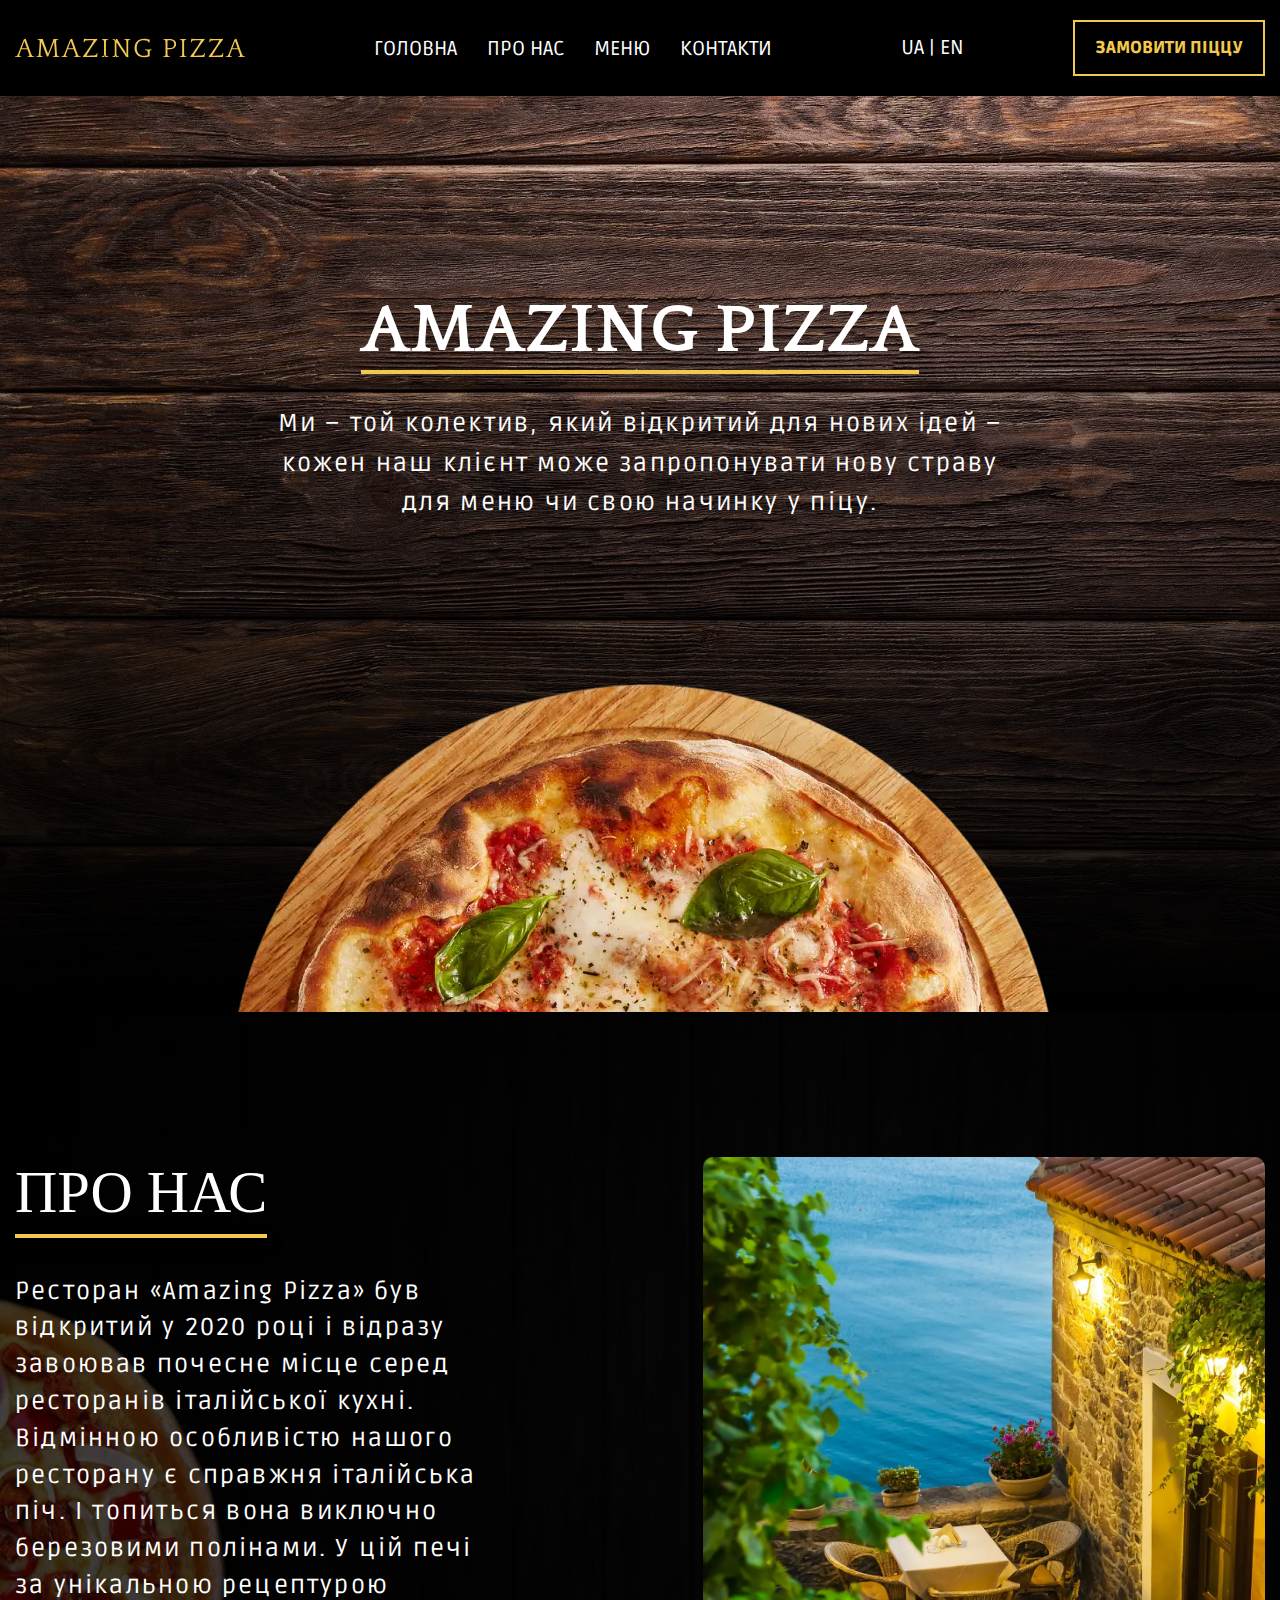
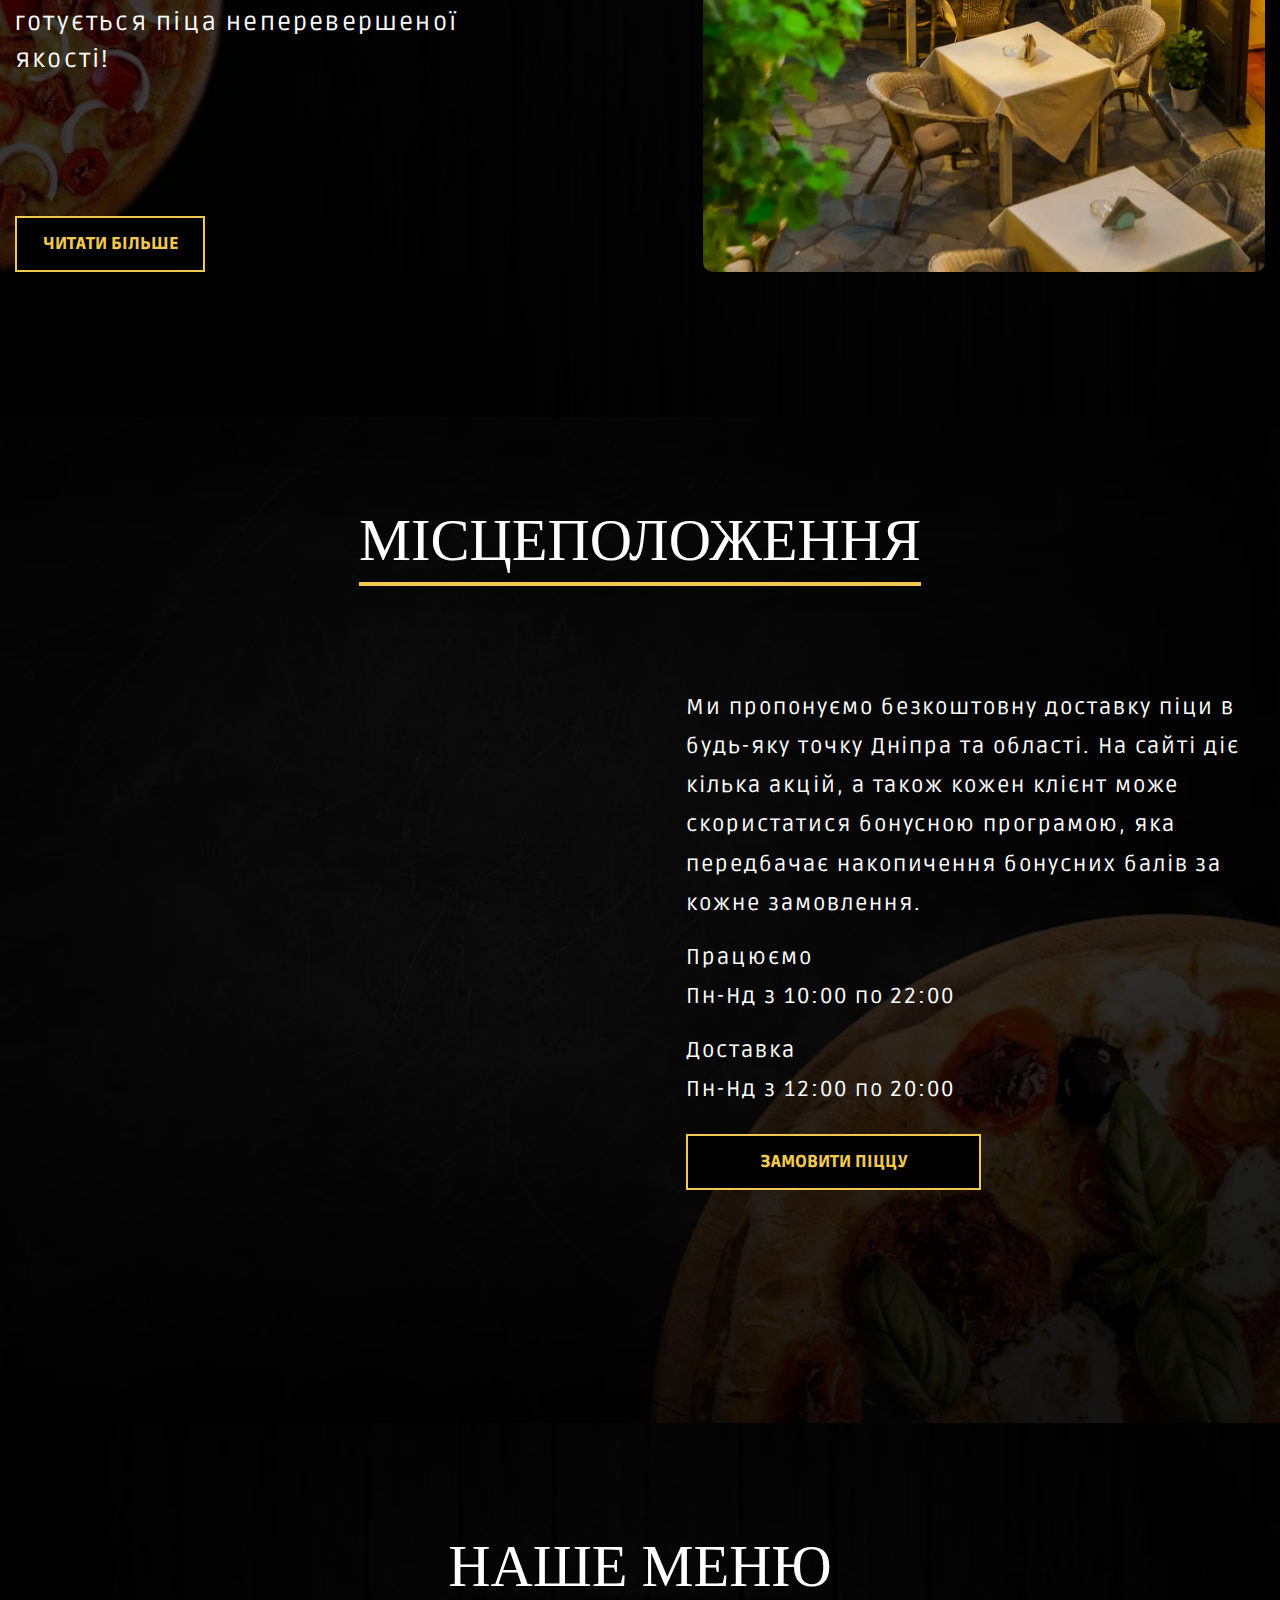
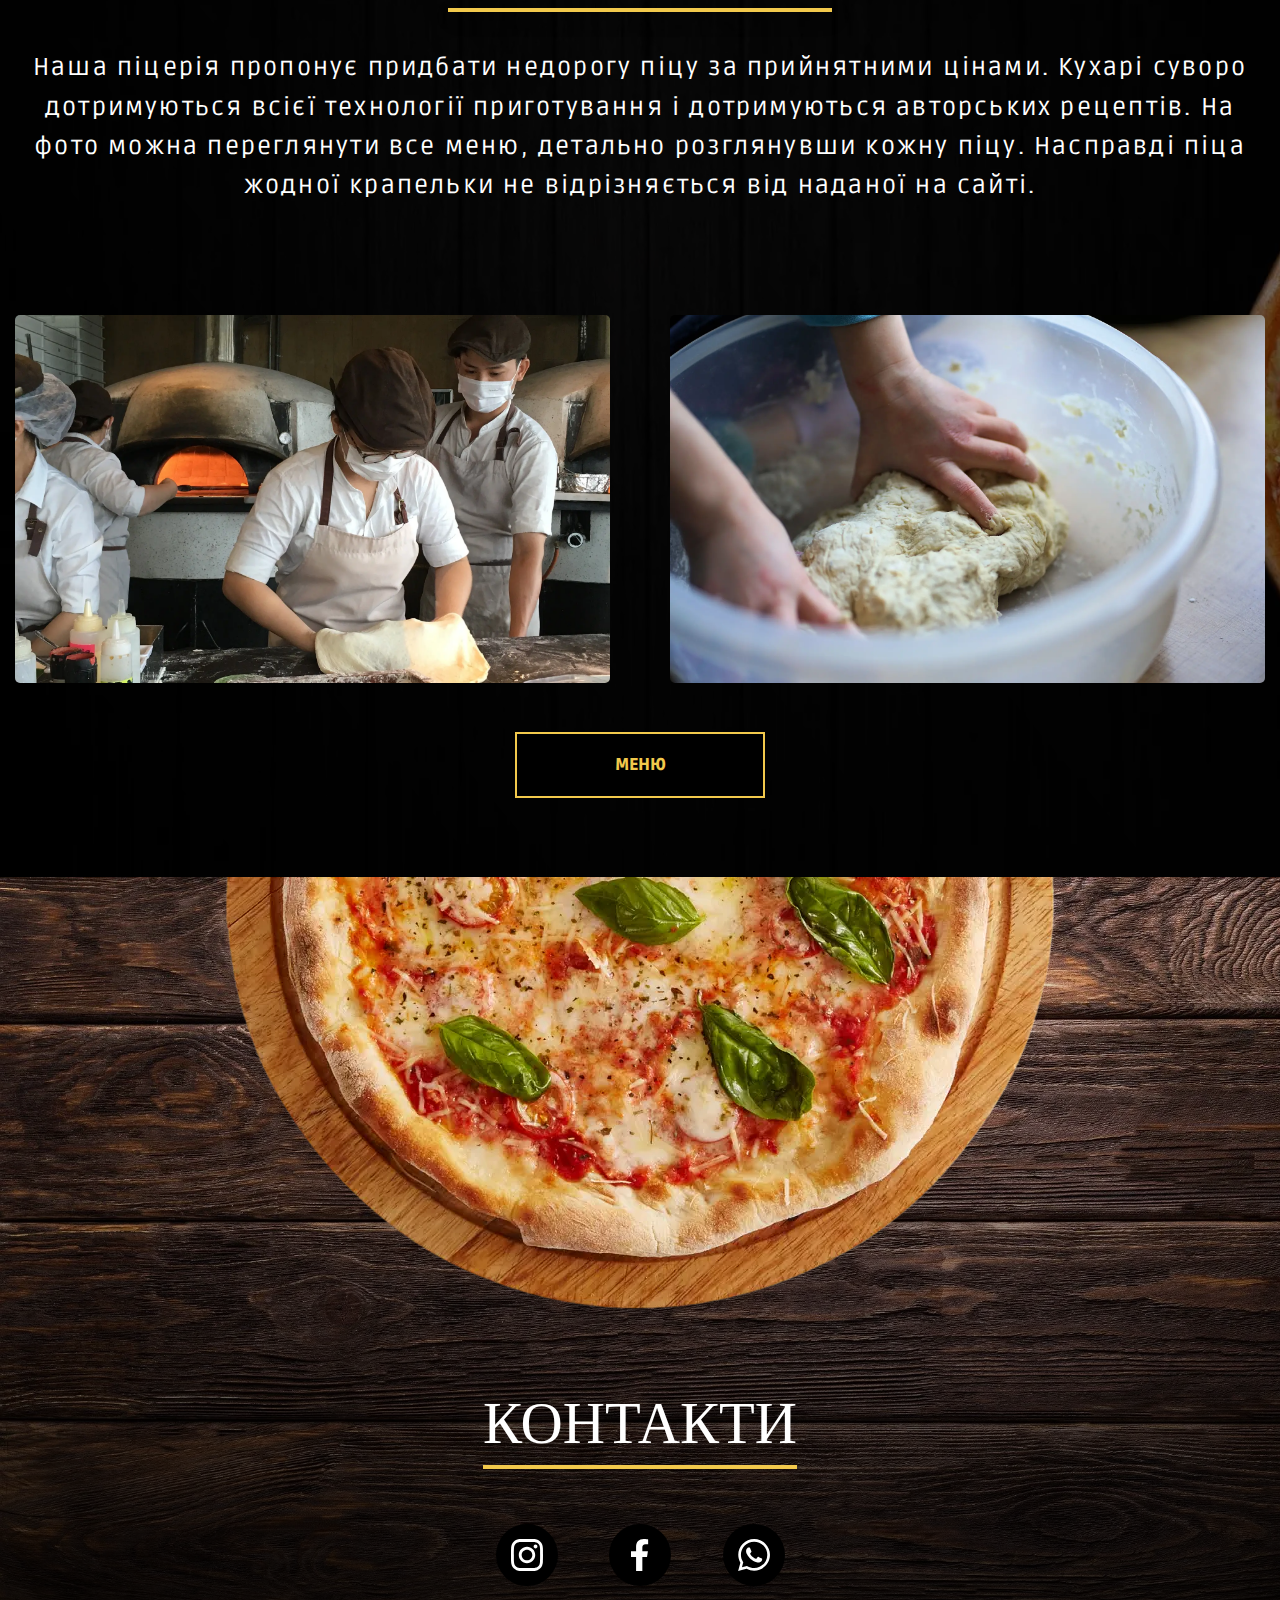
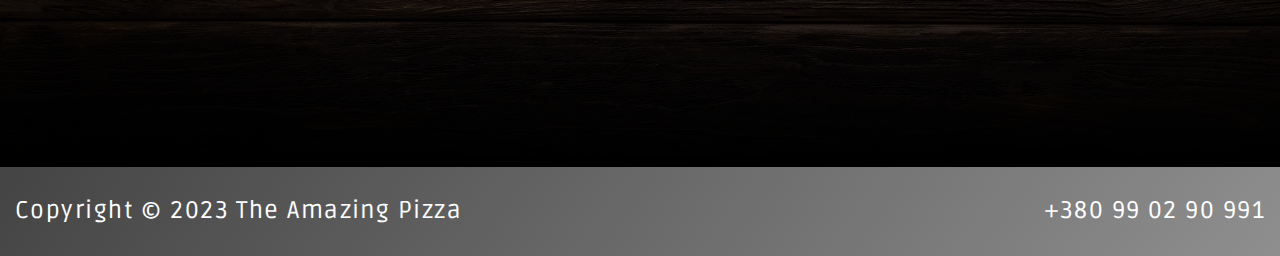
==== commit a0f6aedf: "fix: bugs when scrolling the page" ====
--- a/index.html
+++ b/index.html
@@ -6,7 +6,7 @@
 	<meta charset="UTF-8" />
 	<meta name="format-detection" content="telephone=no" />
 	<!-- <style>body{opacity: 0;}</style> -->
-	<link rel="stylesheet" href="css/style.min.css?_v=20230108215448" />
+	<link rel="stylesheet" href="css/style.min.css?_v=20230109115734" />
 	<link rel="shortcut icon" href="favicon.ico" />
 	<!-- <meta name="robots" content="noindex, nofollow"> -->
 	<meta name="viewport" content="width=device-width, initial-scale=1.0" />
@@ -22,10 +22,18 @@
 				<div class="header__menu menu">
 					<nav class="menu__body">
 						<ul class="menu__list">
-							<li data-goto=".main-page" class="menu__item"><a href="#" class="menu__link">Головна</a></li>
-							<li data-goto=".about-us" class="menu__item"><a href="" class="menu__link">Про нас</a></li>
-							<li data-goto=".our-menu" class="menu__item"><a href="" class="menu__link">Меню </a></li>
-							<li data-goto=".our-contact" class="menu__item"><a href="" class="menu__link">Контакти</a></li>
+							<li data-goto-header data-goto=".main-page" class="menu__item">
+								<a href="#" class="menu__link">Головна</a>
+							</li>
+							<li data-goto-header data-goto=".about-us" class="menu__item">
+								<a href="" class="menu__link">Про нас</a>
+							</li>
+							<li data-goto-header data-goto=".our-menu" class="menu__item">
+								<a href="" class="menu__link">Меню </a>
+							</li>
+							<li data-goto-header data-goto=".our-contact" class="menu__item">
+								<a href="" class="menu__link">Контакти</a>
+							</li>
 						</ul>
 					</nav>
 				</div>
@@ -145,6 +153,7 @@
 						</a>
 						<a href="https://www.whatsapp.com/?lang=ru" target="_blank">
 							<img src="img/contacts/whatsapp.svg" alt="icon: whatsapp" />
+						</a>
 					</div>
 				</div>
 			</section>
@@ -157,7 +166,7 @@
 		</footer>
 
 	</div>
-	<script src="js/app.min.js?_v=20230108215448"></script>
+	<script src="js/app.min.js?_v=20230109115734"></script>
 </body>
 
-</html>
+</html>